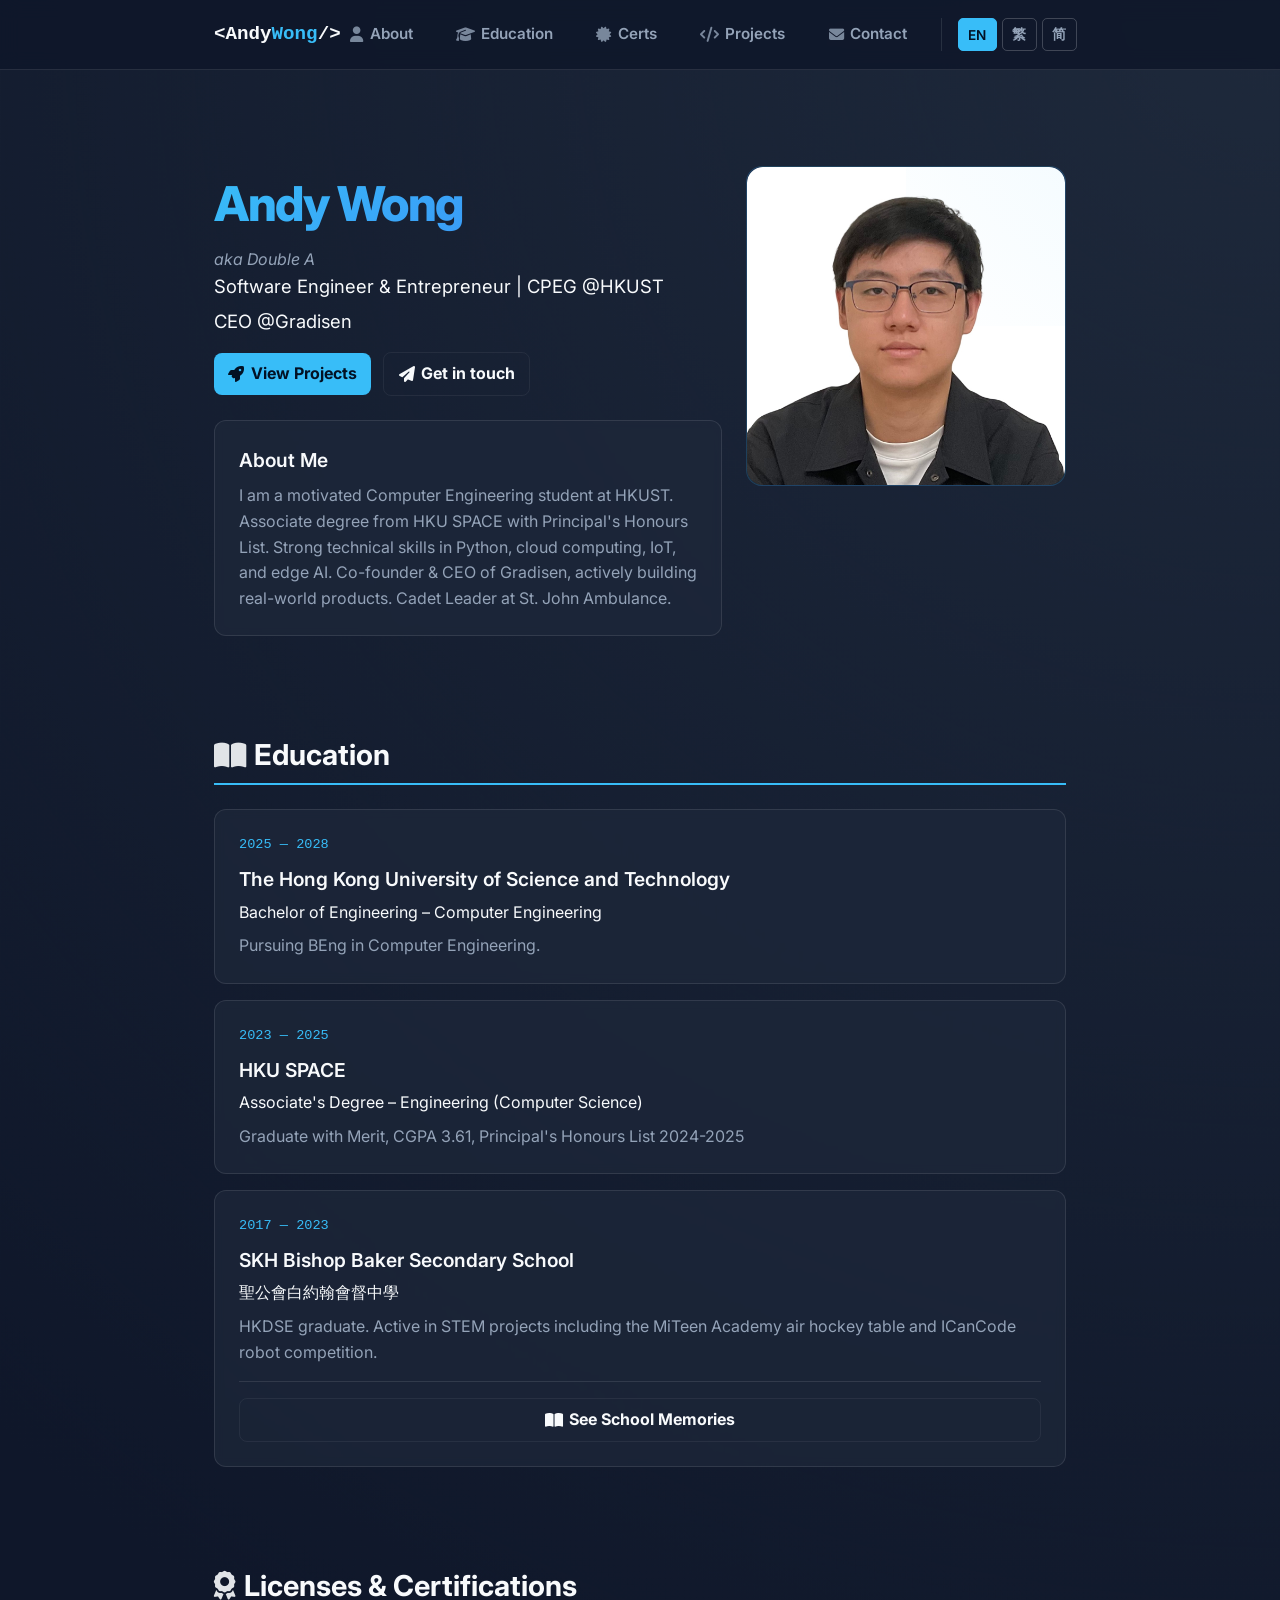
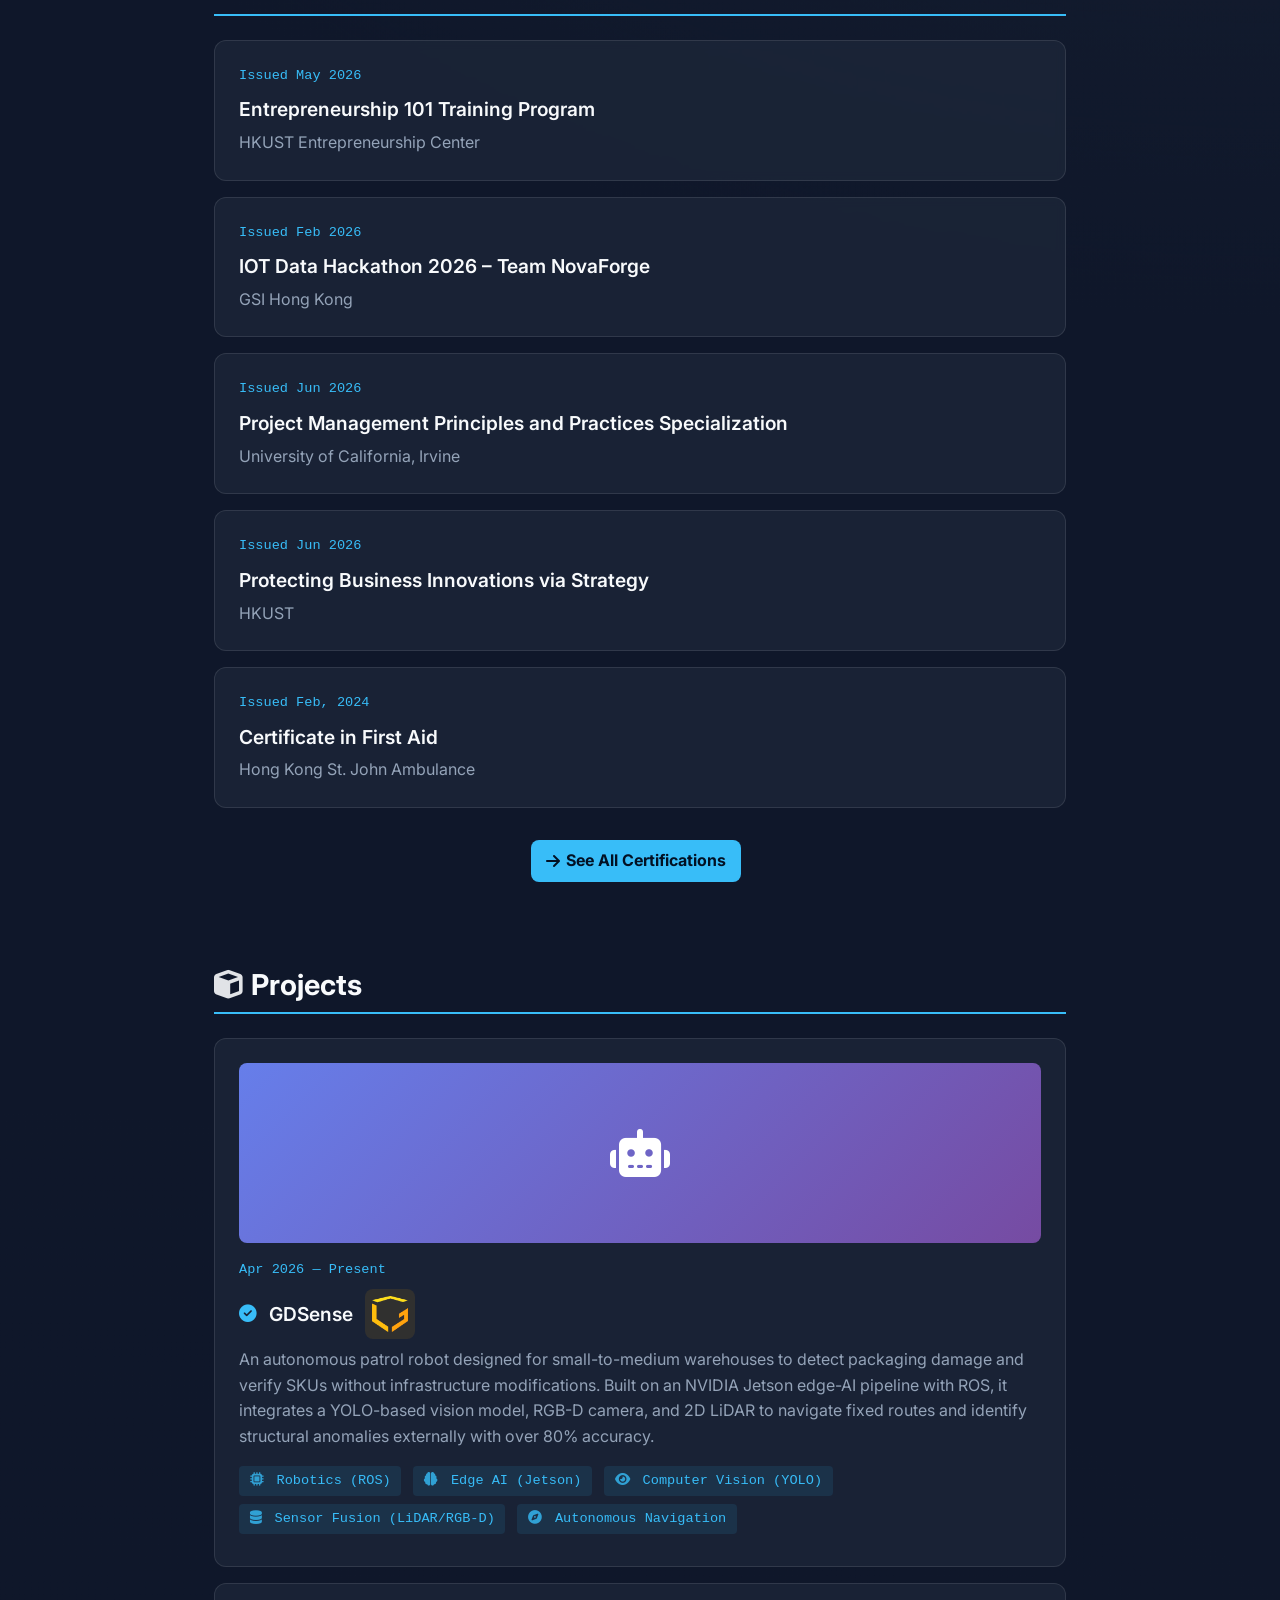
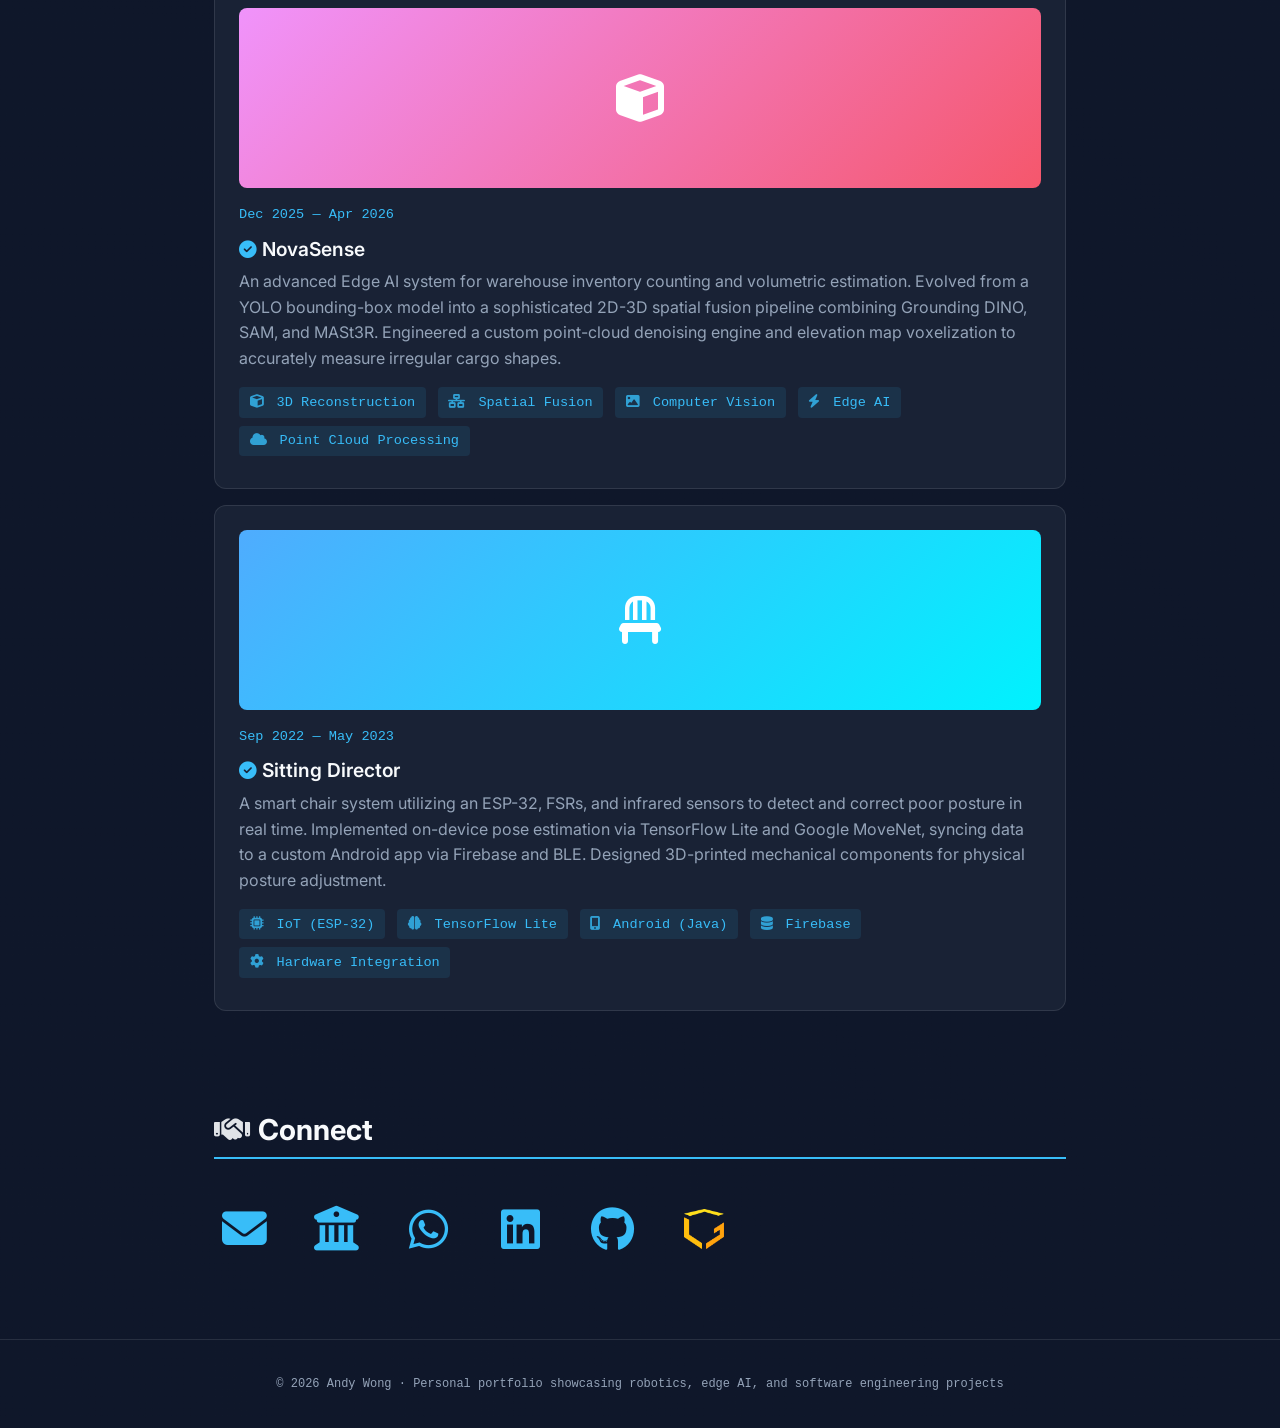
==== index.html @ 360540fa "update secondary life" ====
<!DOCTYPE html>
<html lang="en" style="scroll-behavior: smooth;">
<head>
  <meta charset="UTF-8">
  <meta name="viewport" content="width=device-width, initial-scale=1.0">
  <meta name="description" content="Andy Wong (黃修譽, AA, DoubleA0605) - Software Engineer & Entrepreneur. CEO of Gradisen. Specialized in robotics, edge AI, computer vision, and IoT. Creator of GDSense autonomous robot and NovaSense 3D inventory system. BEng Computer Engineering @HKUST.">
  <meta name="keywords" content="Andy Wong, Wong Sau Yu, AA, AA_65, DoubleA0605, 黃修譽, sywongca, sywongca@connect.ust.hk, Gradisen, GDSense, NovaSense, NovaForge, software engineer, robotics, edge AI, computer vision, IoT, Python, YOLO, ROS, Jetson, entrepreneur, Hong Kong, HKUST, CEO, autonomous robot, warehouse automation, 3D reconstruction, point cloud processing">
  <meta name="author" content="Andy Wong">
  <meta name="theme-color" content="#0f172a">
  <meta property="og:title" content="Andy Wong | Software Engineer & Entrepreneur">
  <meta property="og:description" content="Portfolio showcasing Gradisen, GDSense, NovaSense & NovaForge - innovative projects in robotics, edge AI, computer vision, 3D reconstruction, and warehouse automation.">
  <meta property="og:type" content="profile">
  <meta property="og:profile:first_name" content="Andy">
  <meta property="og:profile:last_name" content="Wong">
  <meta property="og:profile:username" content="DoubleA0605">
  <meta name="twitter:card" content="summary">
  <meta name="twitter:title" content="Andy Wong | Software Engineer & Entrepreneur">
  <meta name="twitter:description" content="Portfolio: Gradisen (CEO), GDSense (autonomous robot), NovaSense (3D inventory), NovaForge (IoT hackathon). Robotics, edge AI, computer vision expert.">
  <link rel="canonical" href="https://sywongca.student.ust.hk/">
  <link rel="icon" href="data:image/svg+xml,<svg xmlns='http://www.w3.org/2000/svg' viewBox='0 0 100 100'><text y='75' font-size='75' font-family='monospace' font-weight='bold' fill='%2338bdf8'>&lt;/&gt;</text></svg>">
  <title>Andy Wong | Software Engineer & Entrepreneur</title>
  <link rel="stylesheet" href="styles.css">
  <link href="https://fonts.googleapis.com/css2?family=Inter:wght@400;600;800&display=swap" rel="stylesheet">
  <link rel="stylesheet" href="https://cdnjs.cloudflare.com/ajax/libs/font-awesome/6.4.0/css/all.min.css">
  <script src="script.js" defer></script>
  
  <!-- JSON-LD Structured Data -->
  <script type="application/ld+json">
  {
    "@context": "https://schema.org",
    "@type": "Person",
    "name": "Andy Wong",
    "alternateName": [
      "Wong Sau Yu",
      "Double A",
      "AA",
      "AA_65",
      "DoubleA0605",
      "sywongca",
      "黃修譽",
      "Andy Wong 黃修譽",
      "黃修譽 Andy Wong", 
      "Sau Yu Wong",
      "黃修譽 Wong Sau Yu",
      "Wong Sau Yu 黃修譽",
    ],
    "url": "https://sywongca.student.ust.hk/",
    "email": ["andywong@gradisen.com", "sywongca@connect.ust.hk"],
    "telephone": "+852-5572-7280",
    "jobTitle": ["Software Engineer", "Entrepreneur", "CEO"],
    "affiliation": [
      {
        "@type": "Organization",
        "name": "Gradisen",
        "url": "https://gradisen.com"
      },
      {
        "@type": "EducationalOrganization",
        "name": "The Hong Kong University of Science and Technology",
        "alternateName": "HKUST"
      }
    ],
    "knowsAbout": [
      "Robotics",
      "Edge AI",
      "Computer Vision",
      "IoT",
      "Python",
      "Machine Learning",
      "ROS",
      "NVIDIA Jetson",
      "YOLO",
      "Point Cloud Processing",
      "3D Reconstruction",
      "Autonomous Navigation",
      "Sensor Fusion",
      "Warehouse Automation",
      "Gradisen",
      "GDSense",
      "NovaSense",
      "NovaForge"
    ],
    "sameAs": [
      "https://www.linkedin.com/in/sau-yu-wong-192387375",
      "https://github.com/DoubleA0605",
      "https://gradisen.com",
      "mailto:sywongca@connect.ust.hk"
    ],
    "description": "Software Engineer and Entrepreneur specializing in robotics, edge AI, computer vision, and IoT. CEO of Gradisen. Creator of GDSense autonomous patrol robot and NovaSense 3D inventory system. Also known as AA, Double A, DoubleA0605, Wong Sau Yu, and 黃修譽."
  }
  </script>

  <script type="application/ld+json">
  {
    "@context": "https://schema.org",
    "@type": "BreadcrumbList",
    "itemListElement": [
      {
        "@type": "ListItem",
        "position": 1,
        "name": "Home",
        "item": "https://sywongca.student.ust.hk/"
      },
      {
        "@type": "ListItem",
        "position": 2,
        "name": "About",
        "item": "https://sywongca.student.ust.hk/#about"
      },
      {
        "@type": "ListItem",
        "position": 3,
        "name": "Projects",
        "item": "https://sywongca.student.ust.hk/#projects"
      }
    ]
  }
  </script>

  <!-- Organization Schema for Gradisen -->
  <script type="application/ld+json">
  {
    "@context": "https://schema.org",
    "@type": "Organization",
    "name": "Gradisen",
    "url": "https://gradisen.com",
    "founder": {
      "@type": "Person",
      "name": "Andy Wong",
      "alternateName": ["Wong Sau Yu", "黃修譽", "DoubleA0605", "AA"]
    },
    "description": "Innovative robotics and edge AI solutions for warehouse automation",
    "knowsAbout": ["GDSense", "autonomous robots", "warehouse automation", "edge AI"]
  }
  </script>

  <!-- Software Application Schema for Projects -->
  <script type="application/ld+json">
  {
    "@context": "https://schema.org",
    "@type": "SoftwareApplication",
    "name": "GDSense",
    "description": "Autonomous patrol robot for warehouse package damage detection and SKU verification using edge AI and computer vision",
    "creator": {
      "@type": "Person",
      "name": "Andy Wong",
      "url": "https://sywongca.student.ust.hk"
    },
    "producer": {
      "@type": "Organization",
      "name": "Gradisen",
      "url": "https://gradisen.com"
    }
  }
  </script>

  <script type="application/ld+json">
  {
    "@context": "https://schema.org",
    "@type": "SoftwareApplication",
    "name": "NovaSense",
    "description": "Advanced edge AI system for warehouse inventory counting and volumetric estimation using 3D reconstruction and point cloud processing",
    "creator": {
      "@type": "Person",
      "name": "Andy Wong",
      "url": "https://sywongca.student.ust.hk"
    }
  }
  </script>

  <!-- WebSite Schema with Sitelinks Searchbox -->
  <script type="application/ld+json">
  {
    "@context": "https://schema.org",
    "@type": "WebSite",
    "name": "Andy Wong | Software Engineer & Entrepreneur",
    "alternateName": ["Andy Wong Portfolio", "DoubleA0605", "AA Portfolio"],
    "url": "https://sywongca.student.ust.hk/",
    "description": "Portfolio of Andy Wong (黃修譽, AA, DoubleA0605) - Software Engineer, Entrepreneur, and CEO of Gradisen. Specializing in robotics, edge AI, computer vision, and IoT.",
    "inLanguage": ["en", "zh-Hant", "zh-Hans"],
    "potentialAction": {
      "@type": "SearchAction",
      "target": {
        "@type": "EntryPoint",
        "urlTemplate": "https://sywongca.student.ust.hk/?s={search_term_string}"
      },
      "query-input": "required name=search_term_string"
    }
  }
  </script>

  <!-- FAQPage Schema for GEO - helps AI-powered search engines understand Q&A content -->
  <script type="application/ld+json">
  {
    "@context": "https://schema.org",
    "@type": "FAQPage",
    "mainEntity": [
      {
        "@type": "Question",
        "name": "Who is Andy Wong?",
        "acceptedAnswer": {
          "@type": "Answer",
          "text": "Andy Wong (also known as Wong Sau Yu, 黃修譽, Double A, AA, or DoubleA0605) is a Software Engineer and Entrepreneur based in Hong Kong. He is the CEO and Co-founder of Gradisen, a company specializing in robotics and edge AI solutions for warehouse automation. He is currently pursuing a BEng in Computer Engineering at HKUST."
        }
      },
      {
        "@type": "Question",
        "name": "What is Gradisen?",
        "acceptedAnswer": {
          "@type": "Answer",
          "text": "Gradisen is an innovative robotics and edge AI company founded by Andy Wong that develops autonomous solutions for warehouse automation. Its flagship product, GDSense, is an autonomous patrol robot that detects packaging damage and verifies SKUs using computer vision and sensor fusion technology."
        }
      },
      {
        "@type": "Question",
        "name": "What technologies does Andy Wong specialize in?",
        "acceptedAnswer": {
          "@type": "Answer",
          "text": "Andy Wong specializes in robotics (ROS), edge AI (NVIDIA Jetson), computer vision (YOLO, Grounding DINO, SAM), 3D reconstruction (MASt3R), point cloud processing, IoT (ESP-32), and full-stack development with Python. He also has expertise in autonomous navigation, sensor fusion (LiDAR/RGB-D), and warehouse automation systems."
        }
      },
      {
        "@type": "Question",
        "name": "What is GDSense?",
        "acceptedAnswer": {
          "@type": "Answer",
          "text": "GDSense is an autonomous patrol robot built by Andy Wong and Gradisen for small-to-medium warehouses. It uses an NVIDIA Jetson edge-AI pipeline with ROS, integrating a YOLO-based vision model, RGB-D camera, and 2D LiDAR to navigate fixed routes and detect packaging damage and verify SKUs with over 80% accuracy — all without requiring warehouse infrastructure modifications."
        }
      },
      {
        "@type": "Question",
        "name": "What projects has Andy Wong created?",
        "acceptedAnswer": {
          "@type": "Answer",
          "text": "Andy Wong has created several notable projects: GDSense (autonomous warehouse patrol robot), NovaSense (3D inventory counting system using edge AI and point cloud processing), and Sitting Director (smart posture-correcting chair with TensorFlow Lite and IoT). He also led Team NovaForge in the IOT Data Hackathon 2026."
        }
      }
    ]
  }
  </script>

  <!-- ProfilePage Schema -->
  <script type="application/ld+json">
  {
    "@context": "https://schema.org",
    "@type": "ProfilePage",
    "mainEntity": {
      "@type": "Person",
      "name": "Andy Wong",
      "alternateName": ["Wong Sau Yu", "Double A", "AA", "DoubleA0605", "sywongca", "黃修譽"],
      "url": "https://sywongca.student.ust.hk/",
      "image": "https://sywongca.student.ust.hk/images/personal_image.png",
      "jobTitle": ["Software Engineer", "Entrepreneur", "CEO"],
      "worksFor": {
        "@type": "Organization",
        "name": "Gradisen",
        "url": "https://gradisen.com"
      },
      "alumniOf": [
        {
          "@type": "CollegeOrUniversity",
          "name": "The Hong Kong University of Science and Technology",
          "alternateName": "HKUST"
        },
        {
          "@type": "CollegeOrUniversity",
          "name": "HKU SPACE"
        }
      ],
      "knowsAbout": [
        "Robotics",
        "Edge AI",
        "Computer Vision",
        "IoT",
        "Python",
        "ROS",
        "NVIDIA Jetson",
        "YOLO",
        "3D Reconstruction",
        "Point Cloud Processing",
        "Autonomous Navigation",
        "Sensor Fusion",
        "Warehouse Automation"
      ]
    }
  }
  </script>
</head>
<body>

  <nav class="navbar">
    <div class="container nav-inner">
      <a href="#" class="logo">&lt;Andy<span>Wong</span>/&gt;</a>
      <button class="nav-toggle" aria-expanded="false" aria-label="Toggle navigation">
        <span class="hamburger"></span>
      </button>
      <div class="nav-menu">
        <ul class="nav-links">
          <li><a href="#about"><i class="fas fa-user"></i> About</a></li>
          <li><a href="#education"><i class="fas fa-graduation-cap"></i> Education</a></li>
          <li><a href="#certifications"><i class="fas fa-certificate"></i> Certs</a></li>
          <li><a href="#projects"><i class="fas fa-code"></i> Projects</a></li>
          <li><a href="#contact"><i class="fas fa-envelope"></i> Contact</a></li>
        </ul>
        <div class="lang-switcher">
          <button class="lang-btn lang-active" data-lang="en">EN</button>
          <button class="lang-btn" data-lang="zh-TW">繁</button>
          <button class="lang-btn" data-lang="zh-CN">简</button>
        </div>
      </div>
    </div>
  </nav>

  <main class="container" itemscope itemtype="https://schema.org/ProfilePage">
    
    <section id="about" class="hero" style="margin-top: 4rem;" itemscope itemtype="https://schema.org/Person">
      <div class="hero-grid">
        <div class="hero-content">
          <h1 data-i18n="heroTitle" itemprop="name">Andy Wong</h1>
          <p class="aka" data-i18n="heroAka">aka Double A</p>
          <p class="lead" data-i18n="heroSubtitle"><span itemprop="jobTitle">Software Engineer</span> & <span itemprop="jobTitle">Entrepreneur</span> | CPEG @HKUST </p>
          <p class="lead" data-i18n="heroSubtitle2">CEO @<span itemprop="worksFor" itemscope itemtype="https://schema.org/Organization"><a href="https://gradisen.com" target="_blank" rel="noopener noreferrer" itemprop="url"><span itemprop="name">Gradisen</span></a></span></p>

          <div class="hero-cta" style="margin-top:1rem;">
            <a class="btn" href="#projects"><i class="fas fa-rocket"></i> <span data-i18n="viewProjects">View Projects</span></a>
            <a class="btn btn-ghost" href="#contact"><i class="fas fa-paper-plane"></i> <span data-i18n="getInTouch">Get in touch</span></a>
          </div>

          <div class="card" style="margin-top:1.5rem;">
            <h3 data-i18n="aboutMeTitle">About Me</h3>
            <p style="margin-top: 0.5rem;" data-i18n="aboutMeText" itemprop="description">
              I am a motivated Computer Engineering student at HKUST. Associate degree from HKU SPACE with Principal's Honours List. Strong technical skills in Python, cloud computing, IoT, and edge AI. Co-founder & CEO of Gradisen, actively building real-world products. Cadet Leader at St. John Ambulance.
            </p>
          </div>
        </div>
        <div class="hero-aside">
          <div class="hero-avatar highlight">
            <img src="images/personal_image.png" alt="Andy Wong (黃修譽) - Software Engineer & Entrepreneur" width="320" height="320" loading="eager" decoding="async" itemprop="image">
          </div>
        </div>
      </div>
    </section>

    <section id="education">
      <h2><i class="fas fa-book-open"></i> <span data-i18n="educationTitle">Education</span></h2>
      
      <div class="card" itemscope itemtype="https://schema.org/EducationalOccupationalProgram">
        <div class="card-meta"><time datetime="2025">2025</time> — <time datetime="2028">2028</time></div>
        <h3 itemprop="provider" itemscope itemtype="https://schema.org/CollegeOrUniversity"><span itemprop="name">The Hong Kong University of Science and Technology</span></h3>
        <p style="color: var(--text-main); margin-bottom: 0.5rem;" data-i18n="hkustDegree" itemprop="name">Bachelor of Engineering – Computer Engineering</p>
        <p data-i18n="hkustText">Pursuing BEng in Computer Engineering.</p>
      </div>

      <div class="card" itemscope itemtype="https://schema.org/EducationalOccupationalProgram">
        <div class="card-meta"><time datetime="2023">2023</time> — <time datetime="2025">2025</time></div>
        <h3 itemprop="provider" itemscope itemtype="https://schema.org/CollegeOrUniversity"><span itemprop="name">HKU SPACE</span></h3>
        <p style="color: var(--text-main); margin-bottom: 0.5rem;" data-i18n="hkuspaceDegree" itemprop="name">Associate's Degree – Engineering (Computer Science)</p>
        <p data-i18n="hkuspaceText"><strong>Graduate with Merit, CGPA 3.61, Principal's Honours List 2024-2025</strong> </p>
      </div>

      <div class="card" itemscope itemtype="https://schema.org/EducationalOccupationalProgram">
        <div class="card-meta"><time datetime="2017">2017</time> — <time datetime="2023">2023</time></div>
        <h3 itemprop="provider" itemscope itemtype="https://schema.org/School"><span itemprop="name">SKH Bishop Baker Secondary School</span></h3>
        <p style="color: var(--text-main); margin-bottom: 0.5rem;" data-i18n="skhbbssName" itemprop="name">聖公會白約翰會督中學</p>
        <p data-i18n="skhbbssText">HKDSE graduate. Active in STEM projects including the MiTeen Academy air hockey table and ICanCode robot competition.</p>
        <div style="margin-top: 1rem; padding-top: 1rem; border-top: 1px solid var(--border-color);">
          <a href="secondary-school.html" class="btn btn-ghost" style="width: 100%; text-align: center; justify-content: center;">
            <i class="fas fa-book-open"></i> <span data-i18n="seeSchoolMemories">See School Memories</span>
          </a>
        </div>
      </div>
    </section>

    <section id="certifications">
      <h2><i class="fas fa-award"></i> <span data-i18n="certificationsTitle">Licenses & Certifications</span></h2>
      
      <div class="card">
        <div class="card-meta">Issued May 2026</div>
        <h3>Entrepreneurship 101 Training Program</h3>
        <p>HKUST Entrepreneurship Center</p>
      </div>

      <div class="card">
        <div class="card-meta">Issued Feb 2026</div>
        <h3>IOT Data Hackathon 2026 – Team NovaForge</h3>
        <p>GSI Hong Kong</p>
      </div>

      <div class="card">
        <div class="card-meta">Issued Jun 2026</div>
        <h3>Project Management Principles and Practices Specialization</h3>
        <p>University of California, Irvine</p>
      </div>

      <div class="card">
        <div class="card-meta">Issued Jun 2026</div>
        <h3>Protecting Business Innovations via Strategy</h3>
        <p>HKUST</p>
      </div>

      <div class="card">
        <div class="card-meta">Issued Feb, 2024</div>
        <h3>Certificate in First Aid</h3>
        <p>Hong Kong St. John Ambulance</p>
      </div>

      <div style="text-align: center; margin-top: 2rem;">
        <a href="certifications.html" class="btn"><i class="fas fa-arrow-right"></i> <span data-i18n="seeAllCertifications">See All Certifications</span></a>
      </div>
    </section>

    <section id="projects">
      <h2><i class="fas fa-cube"></i> <span data-i18n="projectsTitle">Projects</span></h2>

      <div class="card project-card" itemscope itemtype="https://schema.org/SoftwareApplication">
        <div class="project-image" style="background: linear-gradient(135deg, #667eea 0%, #764ba2 100%); display: flex; align-items: center; justify-content: center; font-size: 3rem; color: white; min-height: 180px; border-radius: 8px; margin-bottom: 1rem;">
          <i class="fas fa-robot"></i>
        </div>
        <div class="card-meta"><time datetime="2026-04">Apr 2026</time> — Present</div>
        <h3 style="display: flex; align-items: center; flex-wrap: wrap; gap: 12px;">
          <i class="fas fa-check-circle" style="color: var(--accent-primary); font-size: 1.1rem;"></i> <span itemprop="name">GDSense</span>
          <a href="https://gradisen.com" target="_blank" rel="noopener noreferrer" class="btn-gradisen" title="Visit Gradisen">
            <img src="images/gradisen-logo.png" alt="Gradisen" class="gradisen-logo" loading="lazy" decoding="async">
          </a>
        </h3>
        <p style="margin-bottom: 1rem; margin-top: 0.5rem;" data-i18n="gdSenseDesc" itemprop="description">
          An autonomous patrol robot designed for small-to-medium warehouses to detect packaging damage and verify SKUs without infrastructure modifications. Built on an NVIDIA Jetson edge-AI pipeline with ROS, it integrates a YOLO-based vision model, RGB-D camera, and 2D LiDAR to navigate fixed routes and identify structural anomalies externally with over 80% accuracy.
        </p>
        <div>
          <span class="tech-tag"><i class="fas fa-microchip"></i> Robotics (ROS)</span>
          <span class="tech-tag"><i class="fas fa-brain"></i> Edge AI (Jetson)</span>
          <span class="tech-tag"><i class="fas fa-eye"></i> Computer Vision (YOLO)</span>
          <span class="tech-tag"><i class="fas fa-database"></i> Sensor Fusion (LiDAR/RGB-D)</span>
          <span class="tech-tag"><i class="fas fa-compass"></i> Autonomous Navigation</span>
        </div>
      </div>

      <div class="card project-card" itemscope itemtype="https://schema.org/SoftwareApplication">
        <div class="project-image" style="background: linear-gradient(135deg, #f093fb 0%, #f5576c 100%); display: flex; align-items: center; justify-content: center; font-size: 3rem; color: white; min-height: 180px; border-radius: 8px; margin-bottom: 1rem;">
          <i class="fas fa-cube"></i>
        </div>
        <div class="card-meta"><time datetime="2025-12">Dec 2025</time> — <time datetime="2026-04">Apr 2026</time></div>
        <h3><i class="fas fa-check-circle" style="color: var(--accent-primary); font-size: 1.1rem;"></i> <span itemprop="name">NovaSense</span></h3>
        <p style="margin-bottom: 1rem;" data-i18n="novaSenseDesc" itemprop="description">
          An advanced Edge AI system for warehouse inventory counting and volumetric estimation. Evolved from a YOLO bounding-box model into a sophisticated 2D-3D spatial fusion pipeline combining Grounding DINO, SAM, and MASt3R. Engineered a custom point-cloud denoising engine and elevation map voxelization to accurately measure irregular cargo shapes.
        </p>
        <div>
          <span class="tech-tag"><i class="fas fa-cube"></i> 3D Reconstruction</span>
          <span class="tech-tag"><i class="fas fa-network-wired"></i> Spatial Fusion</span>
          <span class="tech-tag"><i class="fas fa-image"></i> Computer Vision</span>
          <span class="tech-tag"><i class="fas fa-bolt"></i> Edge AI</span>
          <span class="tech-tag"><i class="fas fa-cloud"></i> Point Cloud Processing</span>
        </div>
      </div>

      <div class="card project-card" itemscope itemtype="https://schema.org/SoftwareApplication">
        <div class="project-image" style="background: linear-gradient(135deg, #4facfe 0%, #00f2fe 100%); display: flex; align-items: center; justify-content: center; font-size: 3rem; color: white; min-height: 180px; border-radius: 8px; margin-bottom: 1rem;">
          <i class="fas fa-chair"></i>
        </div>
        <div class="card-meta"><time datetime="2022-09">Sep 2022</time> — <time datetime="2023-05">May 2023</time></div>
        <h3><i class="fas fa-check-circle" style="color: var(--accent-primary); font-size: 1.1rem;"></i> <span itemprop="name">Sitting Director</span></h3>
        <p style="margin-bottom: 1rem;" data-i18n="sittingDirectorDesc" itemprop="description">
          A smart chair system utilizing an ESP-32, FSRs, and infrared sensors to detect and correct poor posture in real time. Implemented on-device pose estimation via TensorFlow Lite and Google MoveNet, syncing data to a custom Android app via Firebase and BLE. Designed 3D-printed mechanical components for physical posture adjustment.
        </p>
        <div>
          <span class="tech-tag"><i class="fas fa-microchip"></i> IoT (ESP-32)</span>
          <span class="tech-tag"><i class="fas fa-brain"></i> TensorFlow Lite</span>
          <span class="tech-tag"><i class="fas fa-mobile-alt"></i> Android (Java)</span>
          <span class="tech-tag"><i class="fas fa-database"></i> Firebase</span>
          <span class="tech-tag"><i class="fas fa-cog"></i> Hardware Integration</span>
        </div>
      </div>
    </section>

    <section id="contact">
      <h2><i class="fas fa-handshake"></i> <span data-i18n="contactTitle">Connect</span></h2>
      <div class="contact-icons" itemscope itemtype="https://schema.org/ContactPoint">
        <meta itemprop="contactType" content="Professional contact">
        <a href="mailto:andywong@gradisen.com" class="icon-link" title="Email" itemprop="email">
          <i class="fas fa-envelope"></i>
          <span class="sr-only">Email Andy Wong</span>
        </a>

        <a href="mailto:sywongca@connect.ust.hk" class="icon-link" title="HKUST Email">
          <i class="fas fa-building-columns"></i>
          <span class="sr-only">HKUST Email: sywongca@connect.ust.hk</span>
        </a>
        
        <a href="https://wa.me/85255727280" target="_blank" rel="noopener noreferrer" class="icon-link" title="WhatsApp">
          <i class="fab fa-whatsapp"></i>
          <span class="sr-only">WhatsApp Andy Wong</span>
        </a>
        
        <a href="https://www.linkedin.com/in/sau-yu-wong-192387375" target="_blank" rel="noopener noreferrer" class="icon-link" title="LinkedIn" itemprop="sameAs">
          <i class="fab fa-linkedin"></i>
          <span class="sr-only">LinkedIn Profile</span>
        </a>
        
        <a href="https://github.com/DoubleA0605" target="_blank" rel="noopener noreferrer" class="icon-link" title="GitHub" itemprop="sameAs">
          <i class="fab fa-github"></i>
          <span class="sr-only">GitHub Profile</span>
        </a>

        <a href="https://gradisen.com" target="_blank" rel="noopener noreferrer" class="icon-link" title="Gradisen">
          <img src="images/gradisen-logo.png" alt="Gradisen" class="gradisen-logo-icon" loading="lazy" decoding="async">
          <span class="sr-only">Gradisen Website</span>
        </a>
      </div>
    </section>

  </main>

  <footer itemscope itemtype="https://schema.org/WPFooter">
    <div class="container">
      <small>© <time datetime="2026">2026</time> <span itemprop="copyrightHolder">Andy Wong</span> · <span itemprop="description">Personal portfolio showcasing robotics, edge AI, and software engineering projects</span></small>
    </div>
  </footer>

</body>
</html>
---- styles.css ----
/* ---------------------------------
    GLOBAL & RESET (IT DARK THEME)
--------------------------------- */
:root {
  --bg-dark: #0f172a;
  --bg-card: rgba(30, 41, 59, 0.7);
  --text-main: #f8fafc;
  --text-muted: #94a3b8;
  --accent-primary: #38bdf8;
  --accent-secondary: #3b82f6;
  --border-color: rgba(255, 255, 255, 0.1);
}

* {
  margin: 0;
  padding: 0;
  box-sizing: border-box;
}

body {
  font-family: 'Inter', system-ui, -apple-system, sans-serif;
  background: var(--bg-dark);
  background-image: radial-gradient(circle at top right, #1e293b, transparent 40%),
                    radial-gradient(circle at bottom left, #0f172a, transparent 40%);
  color: var(--text-main);
  line-height: 1.6;
  min-height: 100vh;
  overflow-x: hidden;
}

.container {
  max-width: 900px;
  margin: 0 auto;
  padding: 0 24px;
}

/* ---------------------------------
    TYPOGRAPHY
--------------------------------- */
h1 {
  font-size: 3rem;
  font-weight: 800;
  letter-spacing: -0.03em;
  background: linear-gradient(135deg, var(--accent-primary), var(--accent-secondary));
  -webkit-background-clip: text;
  background-clip: text;
  color: transparent;
  margin-bottom: 0.5rem;
}

h2 {
  font-size: 1.8rem;
  font-weight: 700;
  margin: 3rem 0 1.5rem;
  display: inline-block;
  border-bottom: 2px solid var(--accent-primary);
  padding-bottom: 0.3rem;
  transition: all 0.3s ease;
  display: flex;
  align-items: center;
  gap: 0.5rem;
}

h2 i {
  opacity: 0.9;
  transition: all 0.3s ease;
}

section:hover h2 i {
  transform: rotate(10deg) scale(1.1);
  opacity: 1;
}

h3 {
  font-size: 1.2rem;
  font-weight: 600;
  color: var(--text-main);
  margin-bottom: 0.3rem;
}

p {
  color: var(--text-muted);
}

.tech-tag {
  font-family: 'Courier New', Courier, monospace;
  font-size: 0.85rem;
  color: var(--accent-primary);
  background: rgba(56, 189, 248, 0.1);
  padding: 0.2rem 0.6rem;
  border-radius: 4px;
  display: inline-block;
  margin-right: 0.5rem;
  margin-bottom: 0.5rem;
  transition: all 0.3s ease;
  border: 1px solid transparent;
}

.tech-tag:hover {
  background: rgba(56, 189, 248, 0.2);
  border-color: var(--accent-primary);
  transform: translateY(-2px);
}

.tech-tag i {
  margin-right: 0.3rem;
  opacity: 0.8;
}

/* ---------------------------------
    NAVBAR
--------------------------------- */
.navbar {
  background: rgba(15, 23, 42, 0.85);
  backdrop-filter: blur(10px);
  border-bottom: 1px solid var(--border-color);
  position: sticky;
  top: 0;
  z-index: 100;
}

.navbar .container {
  display: flex;
  justify-content: space-between;
  align-items: center;
  padding: 1rem 24px;
}

.logo {
  font-weight: 700;
  font-size: 1.2rem;
  color: var(--text-main);
  text-decoration: none;
  font-family: 'Courier New', Courier, monospace;
}

.logo span {
  color: var(--accent-primary);
}

.nav-links {
  display: flex;
  gap: 1.5rem;
  list-style: none;
}

.nav-links a {
  text-decoration: none;
  color: var(--text-muted);
  font-weight: 500;
  font-size: 0.95rem;
  transition: color 0.3s;
}

.nav-links a:hover {
  color: var(--accent-primary);
}

/* ---------------------------------
    CARDS & SECTIONS
--------------------------------- */
section {
  padding-top: 2rem;
}

.card {
  background: var(--bg-card);
  border: 1px solid var(--border-color);
  border-radius: 12px;
  padding: 1.5rem;
  margin-bottom: 1rem;
  backdrop-filter: blur(5px);
  transition: all 0.3s cubic-bezier(0.4, 0, 0.2, 1);
  position: relative;
  overflow: hidden;
}

.card::before {
  content: '';
  position: absolute;
  top: -50%;
  right: -50%;
  width: 200%;
  height: 200%;
  background: radial-gradient(circle, rgba(56, 189, 248, 0.1) 0%, transparent 70%);
  transition: all 0.6s ease;
  opacity: 0;
  pointer-events: none;
  z-index: 0;
}

.card > * {
  position: relative;
  z-index: 1;
}

.card:hover {
  transform: translateY(-6px);
  border-color: var(--accent-secondary);
  box-shadow: 0 20px 40px -15px rgba(59, 130, 246, 0.4);
}

/* Cards with clickable buttons inside — override overflow */
.card .btn {
  position: relative;
  z-index: 1;
}

.card:has(.btn) {
  overflow: visible;
}

.card-meta {
  font-size: 0.85rem;
  color: var(--accent-primary);
  margin-bottom: 0.5rem;
  font-family: 'Courier New', Courier, monospace;
}

.contact-grid {
  display: grid;
  grid-template-columns: repeat(auto-fit, minmax(250px, 1fr));
  gap: 1rem;
}

/* Icon-only contact links */
.contact-icons {
  display: flex;
  gap: 2rem;
  justify-content: flex-start;
  flex-wrap: wrap;
  margin-top: 1.5rem;
  padding: 1rem 0;
}

.icon-link {
  font-size: 2.8rem;
  color: var(--accent-primary);
  text-decoration: none;
  display: inline-flex;
  align-items: center;
  justify-content: center;
  width: 60px;
  height: 60px;
  border-radius: 12px;
  background: transparent;
  border: 2px solid transparent;
  transition: all 0.3s cubic-bezier(0.4, 0, 0.2, 1);
  position: relative;
  overflow: hidden;
}

.icon-link::before {
  content: '';
  position: absolute;
  top: -50%;
  left: -50%;
  width: 200%;
  height: 200%;
  background: radial-gradient(circle, rgba(56, 189, 248, 0.2), transparent);
  transition: all 0.6s ease;
  opacity: 0;
}

.icon-link:hover {
  color: var(--accent-secondary);
  background: rgba(56, 189, 248, 0.1);
  border-color: var(--accent-primary);
  transform: translateY(-6px) scale(1.12);
  box-shadow: 0 12px 24px rgba(56, 189, 248, 0.2);
}

.icon-link:hover::before {
  opacity: 1;
  top: -20%;
  left: -20%;
}

/* Gradisen Logo Button */
.btn-gradisen {
  display: inline-flex;
  align-items: center;
  justify-content: center;
  width: 50px;
  height: 50px;
  border-radius: 8px;
  background: rgba(255, 165, 0, 0.1);
  border: 2px solid transparent;
  text-decoration: none;
  cursor: pointer;
  transition: all 0.3s cubic-bezier(0.4, 0, 0.2, 1);
  position: relative;
  overflow: hidden;
}

.btn-gradisen::before {
  content: '';
  position: absolute;
  top: -50%;
  left: -50%;
  width: 200%;
  height: 200%;
  background: radial-gradient(circle, rgba(255, 165, 0, 0.3), transparent);
  transition: all 0.6s ease;
  opacity: 0;
}

.btn-gradisen:hover {
  background: rgba(255, 165, 0, 0.2);
  border-color: #FFA500;
  transform: translateY(-4px) scale(1.1);
  box-shadow: 0 12px 24px rgba(255, 165, 0, 0.25);
}

.btn-gradisen:hover::before {
  opacity: 1;
  top: -20%;
  left: -20%;
}

.gradisen-logo {
  width: 36px;
  height: 36px;
  filter: brightness(1.2);
  transition: all 0.3s ease;
}

.btn-gradisen:hover .gradisen-logo {
  filter: brightness(1.4) drop-shadow(0 0 8px rgba(255, 165, 0, 0.5));
}

.gradisen-logo-icon {
  width: 40px;
  height: 40px;
  filter: brightness(1.2);
  transition: all 0.3s ease;
}

.icon-link:has(.gradisen-logo-icon):hover .gradisen-logo-icon {
  filter: brightness(1.4) drop-shadow(0 0 8px rgba(255, 165, 0, 0.5));
}



.contact-icon {
  font-size: 2.5rem;
  color: var(--accent-primary);
  margin-bottom: 0.5rem;
  display: block;
  transition: all 0.3s ease;
}

.contact-card:hover .contact-icon {
  transform: translateY(-8px) scale(1.15);
  color: var(--accent-secondary);
  filter: drop-shadow(0 8px 12px rgba(56, 189, 248, 0.4));
}

/* School Memories Page */
.school-logo-placeholder {
  opacity: 0.7;
}

blockquote p {
  margin-bottom: 0.5rem;
}

blockquote p:last-child {
  margin-bottom: 0;
}

/* Utility buttons */
.btn {
  display: inline-block;
  background: var(--accent-primary);
  color: #021124;
  padding: 0.5rem 0.9rem;
  border-radius: 8px;
  font-weight: 700;
  text-decoration: none;
  margin-right: 0.5rem;
  transition: all 0.3s cubic-bezier(0.4, 0, 0.2, 1);
  position: relative;
  overflow: hidden;
  display: inline-flex;
  align-items: center;
  gap: 0.4rem;
}

.btn::before {
  content: '';
  position: absolute;
  top: 50%;
  left: 50%;
  width: 0;
  height: 0;
  border-radius: 50%;
  background: rgba(255, 255, 255, 0.2);
  transform: translate(-50%, -50%);
  transition: width 0.6s, height 0.6s;
  pointer-events: none;
  z-index: 0;
}

.btn i, .btn span {
  position: relative;
  z-index: 1;
}

.btn:hover {
  transform: translateY(-3px);
  box-shadow: 0 12px 24px rgba(56,189,248,0.3);
}

.btn:hover::before {
  width: 300px;
  height: 300px;
}

.btn-ghost { 
  background: transparent; 
  color: var(--text-main); 
  border: 1px solid rgba(255,255,255,0.06);
}

.btn-ghost:hover {
  background: rgba(56, 189, 248, 0.1);
  border-color: var(--accent-primary);
}

/* NAV - mobile toggle */
.nav-inner { align-items: center; }
.nav-toggle { display: none; background: transparent; border: none; cursor: pointer; padding: 8px; }
.hamburger { width: 22px; height: 2px; background: var(--text-main); display: inline-block; position: relative; }
.hamburger::before, .hamburger::after { content: ''; position: absolute; left: 0; width: 22px; height: 2px; background: var(--text-main); transition: transform 0.18s ease; }
.hamburger::before { top: -7px; }
.hamburger::after { top: 7px; }
.nav-menu { display: flex; }
.nav-links { display: flex; gap: 1.5rem; list-style: none; }
.nav-links a {
  text-decoration: none;
  color: var(--text-muted);
  font-weight: 600;
  transition: all 0.3s ease;
  display: inline-flex;
  align-items: center;
  gap: 0.4rem;
  padding: 0.4rem 0.6rem;
  border-radius: 6px;
}

.nav-links a i {
  font-size: 0.95rem;
  opacity: 0.8;
  transition: all 0.3s ease;
}
.nav-links a.active, .nav-links a:hover { color: var(--accent-primary); }

/* HERO */
.lead { font-size: 1.15rem; color: var(--text-main); margin-bottom: 0.3rem; }
.mono { font-family: 'Courier New', monospace; }
.small { font-size: 0.9rem; color: var(--text-muted); }
.accent { color: #4ade80; }
.aka { font-size: 1rem; color: var(--text-muted); margin-top: -0.25rem; font-style: italic; }
.hero-grid { display: grid; grid-template-columns: 1fr 320px; gap: 1.5rem; align-items: start; }
.hero-aside {
  display: flex;
  justify-content: center;
}
.hero-avatar {
  border-radius: 16px;
  overflow: hidden;
  line-height: 0;
}
.hero-avatar img {
  display: block;
  width: 100%;
  height: auto;
  border-radius: 16px;
  object-fit: cover;
  aspect-ratio: 1 / 1;
}
.hero-aside .highlight {
  background: linear-gradient(180deg, rgba(59,130,246,0.12), rgba(56,189,248,0.05));
  border: 1px solid rgba(56,189,248,0.15);
  position: relative;
  overflow: hidden;
}

.hero-aside .highlight::after {
  content: '';
  position: absolute;
  top: -50%;
  right: -50%;
  width: 100%;
  height: 100%;
  background: radial-gradient(circle at top right, rgba(56, 189, 248, 0.1), transparent);
  animation: shimmer 3s ease-in-out infinite;
}

@keyframes shimmer {
  0%, 100% { transform: translate(0, 0); opacity: 0.5; }
  50% { transform: translate(30px, 30px); opacity: 1; }
}

/* ---------------------------------
    CERTIFICATION SKILLS & SEARCH
--------------------------------- */
.skill-tag {
  display: inline-block;
  background: rgba(56, 189, 248, 0.15);
  color: #38bdf8;
  padding: 0.3rem 0.8rem;
  border-radius: 20px;
  font-size: 0.8rem;
  font-weight: 500;
  border: 1px solid rgba(56, 189, 248, 0.3);
  transition: all 0.3s ease;
}

.skill-tag:hover {
  background: rgba(56, 189, 248, 0.25);
  border-color: rgba(56, 189, 248, 0.6);
}

.cert-search-input {
  transition: all 0.3s ease;
  font-family: 'Inter', system-ui, -apple-system, sans-serif;
}

.cert-search-input:focus {
  outline: none;
  border-color: var(--accent-primary) !important;
  box-shadow: 0 0 0 3px rgba(56, 189, 248, 0.1);
  background-color: rgba(30, 41, 59, 0.95) !important;
}

.cert-card {
  transition: all 0.3s ease;
}

.cert-card.hidden {
  display: none;
}

.cert-card:hover {
  transform: translateY(-2px);
  border-color: rgba(56, 189, 248, 0.4);
}

/* Project Cards */
.project-card {
  animation: fadeInUp 0.6s ease-out forwards;
}

.project-card:nth-child(1) { animation-delay: 0.1s; }
.project-card:nth-child(2) { animation-delay: 0.2s; }
.project-card:nth-child(3) { animation-delay: 0.3s; }

@keyframes fadeInUp {
  from {
    opacity: 0;
    transform: translateY(20px);
  }
  to {
    opacity: 1;
    transform: translateY(0);
  }
}

.project-image {
  animation: gradientShift 3s ease infinite;
  background-size: 200% 200%;
}

@keyframes gradientShift {
  0% { background-position: 0% 50%; }
  50% { background-position: 100% 50%; }
  100% { background-position: 0% 50%; }
}

/* ---------------------------------
    FOOTER
--------------------------------- */
footer {
  text-align: center;
  padding: 2rem 0;
  margin-top: 4rem;
  border-top: 1px solid var(--border-color);
  color: var(--text-muted);
  font-size: 0.9rem;
  font-family: 'Courier New', Courier, monospace;
}

/* ---------------------------------
    LANGUAGE SWITCHER
--------------------------------- */
.nav-menu {
  display: flex;
  align-items: center;
  gap: 1.5rem;
}

.lang-switcher {
  display: flex;
  gap: 0.3rem;
  padding-left: 1rem;
  border-left: 1px solid var(--border-color);
}

.lang-btn {
  background: transparent;
  border: 1px solid rgba(255, 255, 255, 0.2);
  color: var(--text-muted);
  padding: 0.4rem 0.6rem;
  border-radius: 5px;
  font-size: 0.85rem;
  font-weight: 600;
  cursor: pointer;
  transition: all 0.3s ease;
  font-family: 'Inter', system-ui, -apple-system, sans-serif;
}

.lang-btn:hover {
  border-color: var(--accent-primary);
  color: var(--accent-primary);
}

.lang-btn.lang-active {
  background: var(--accent-primary);
  color: #021124;
  border-color: var(--accent-primary);
}

/* ---------------------------------
    RESPONSIVE
--------------------------------- */
@media (max-width: 600px) {
  h1 { font-size: 2.2rem; }
  .nav-toggle { display: inline-flex; }
  .nav-menu { position: absolute; right: 24px; top: 64px; background: rgba(6,10,20,0.6); border-radius: 10px; padding: 12px; display: none; flex-direction: column; gap: 1rem; }
  .nav-menu.open { display: flex; }
  .nav-links { display: flex; flex-direction: column; gap: 0.6rem; }
  .lang-switcher { padding-left: 0; border-left: none; }
  .hero-grid { grid-template-columns: 1fr; }
  .hero-aside { order: -1; position: static; max-width: 240px; margin: 0 auto 1rem; }
  .projects-grid { grid-template-columns: 1fr; }
}

/* ---------------------------------
    ACCESSIBILITY
--------------------------------- */
/* Screen-reader-only text (for SEO and a11y) */
.sr-only {
  position: absolute;
  width: 1px;
  height: 1px;
  padding: 0;
  margin: -1px;
  overflow: hidden;
  clip: rect(0, 0, 0, 0);
  white-space: nowrap;
  border: 0;
}

/* Visible focus ring for keyboard navigation */
a:focus-visible,
button:focus-visible,
input:focus-visible {
  outline: 2px solid var(--accent-primary);
  outline-offset: 2px;
  border-radius: 4px;
}

/* Skip to main content link (hidden until focused) */
.skip-link {
  position: absolute;
  top: -100%;
  left: 16px;
  background: var(--accent-primary);
  color: #021124;
  padding: 0.5rem 1rem;
  border-radius: 0 0 8px 8px;
  font-weight: 700;
  font-size: 0.9rem;
  z-index: 200;
  text-decoration: none;
  transition: top 0.2s ease;
}

.skip-link:focus {
  top: 0;
}

/* Breadcrumb navigation */
nav[aria-label="Breadcrumb"] a {
  text-decoration: none;
}

nav[aria-label="Breadcrumb"] a:hover {
  text-decoration: underline;
}

/* ---------------------------------
    PREFERS-REDUCED-MOTION
--------------------------------- */
@media (prefers-reduced-motion: reduce) {
  *,
  *::before,
  *::after {
    animation-duration: 0.01ms !important;
    animation-iteration-count: 1 !important;
    transition-duration: 0.01ms !important;
    scroll-behavior: auto !important;
  }
}

/* ---------------------------------
    PRINT STYLES (SEO: makes content crawlable in print format)
--------------------------------- */
@media print {
  /* Dark theme to light for print */
  body {
    background: #fff !important;
    background-image: none !important;
    color: #000 !important;
    font-size: 12pt;
  }

  /* Hide non-essential elements */
  .navbar,
  .nav-toggle,
  .lang-switcher,
  footer,
  .hero-cta,
  .btn,
  .contact-icons,
  .cert-search-input,
  .cert-filter-info,
  nav[aria-label="Breadcrumb"] {
    display: none !important;
  }

  /* Ensure links are visible */
  a {
    color: #000 !important;
    text-decoration: underline;
  }

  /* Remove backgrounds and shadows */
  .card,
  .card::before,
  .hero-avatar.highlight,
  .hero-aside .highlight::after {
    background: none !important;
    border: 1px solid #ccc !important;
    box-shadow: none !important;
    backdrop-filter: none !important;
  }

  .card:hover {
    transform: none !important;
    box-shadow: none !important;
  }

  /* Typography adjustments */
  h1 {
    background: none !important;
    -webkit-background-clip: unset !important;
    background-clip: unset !important;
    color: #000 !important;
    font-size: 24pt;
  }

  h2 {
    border-bottom-color: #000 !important;
  }

  h3, p, .card-meta {
    color: #000 !important;
  }

  .tech-tag, .skill-tag {
    background: #f0f0f0 !important;
    color: #000 !important;
    border: 1px solid #999 !important;
  }

  /* Show full URLs after links */
  a[href^="http"]::after {
    content: " (" attr(href) ")";
    font-size: 0.8em;
    color: #666;
  }

  a[href^="mailto"]::after {
    content: " (" attr(href) ")";
    font-size: 0.8em;
  }

  /* Keep images contained */
  img {
    max-width: 100% !important;
    page-break-inside: avoid;
  }

  /* Avoid page breaks inside cards */
  .card {
    page-break-inside: avoid;
    break-inside: avoid;
  }

  section {
    page-break-before: auto;
  }

  .container {
    max-width: 100%;
    padding: 0;
  }
}
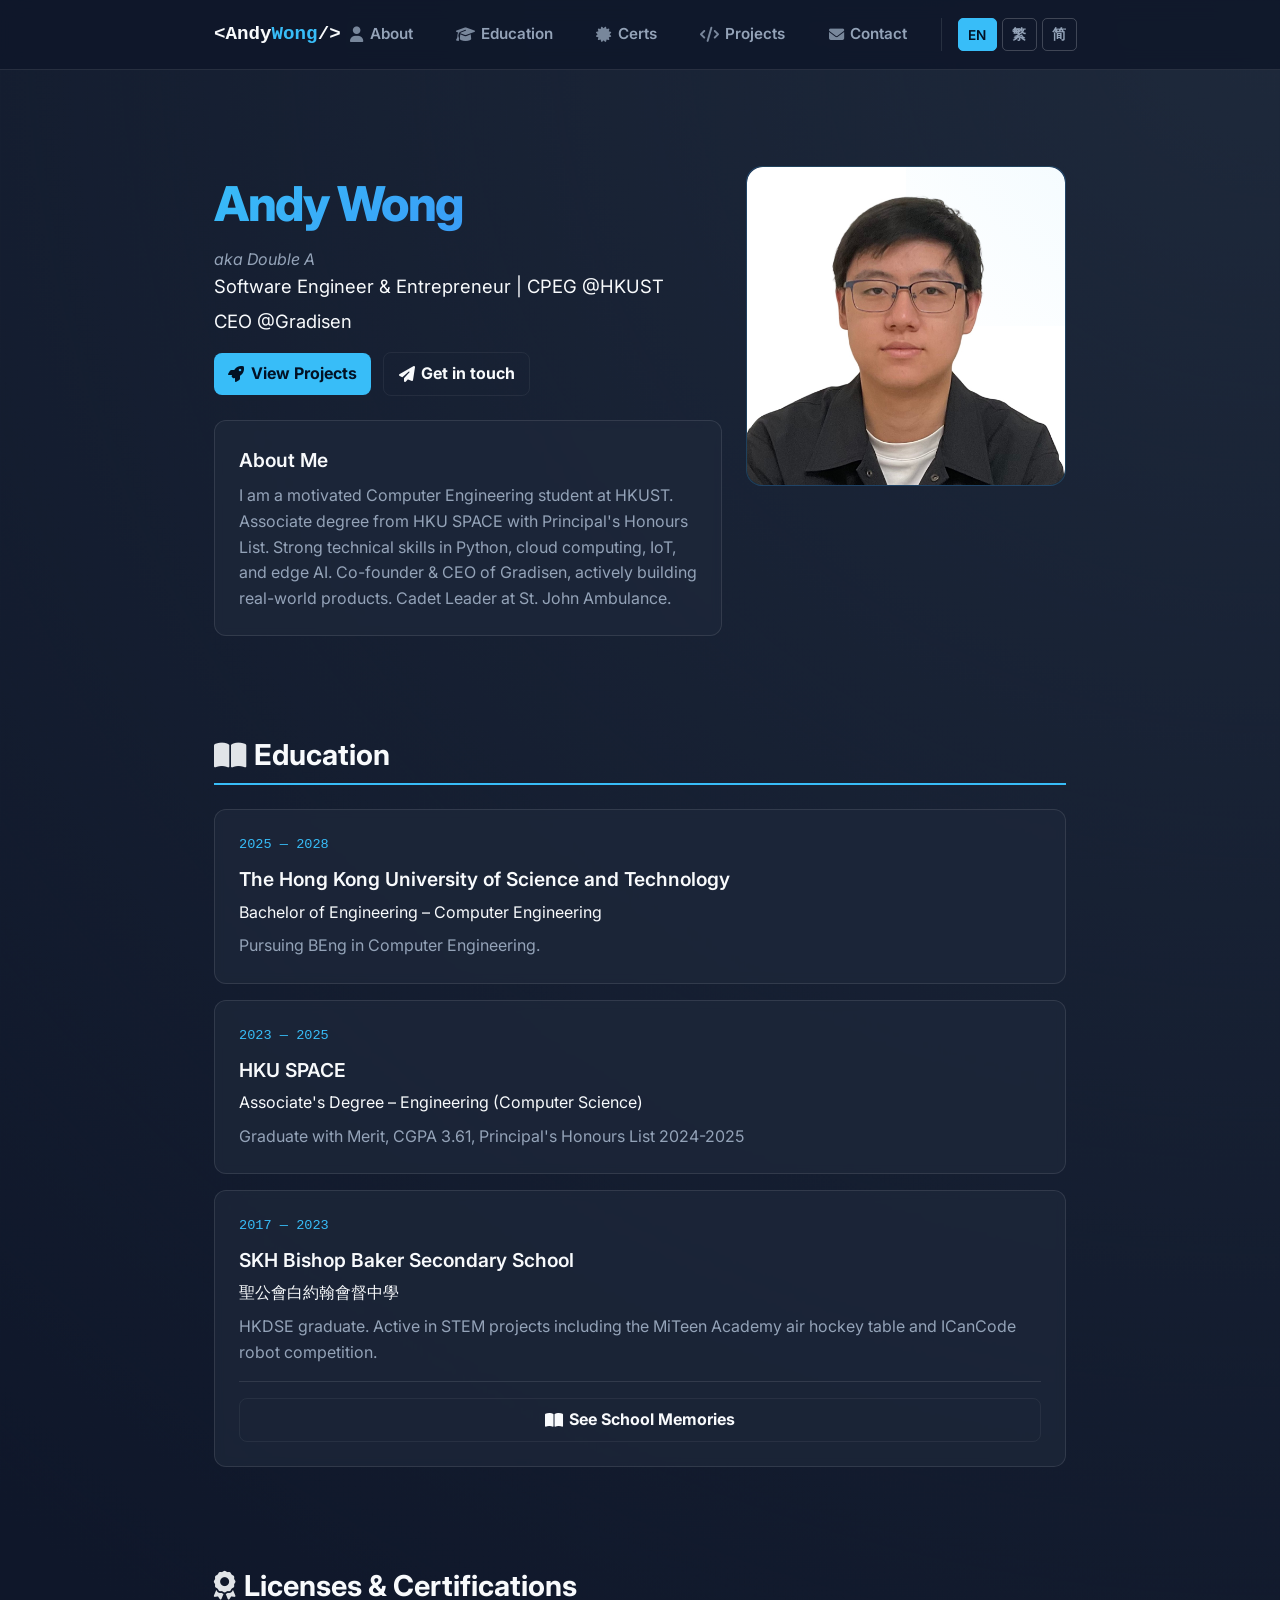
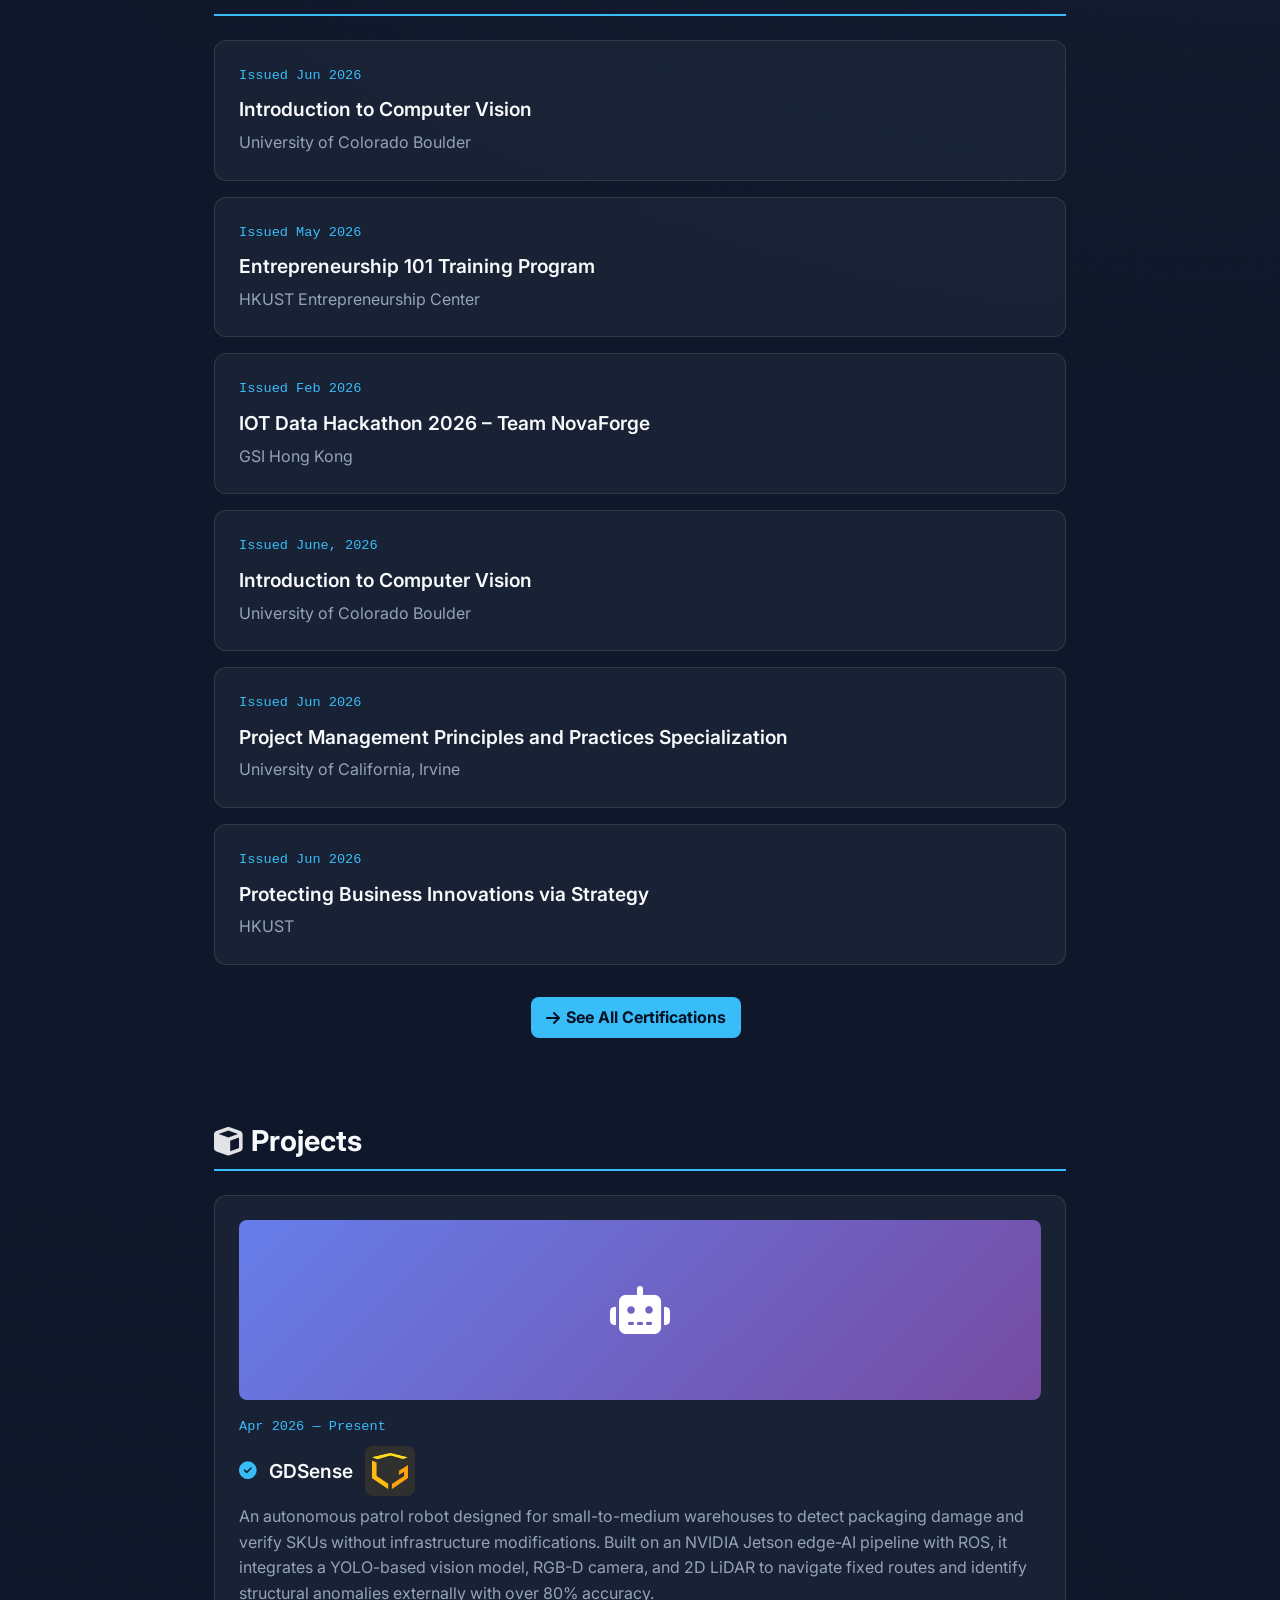
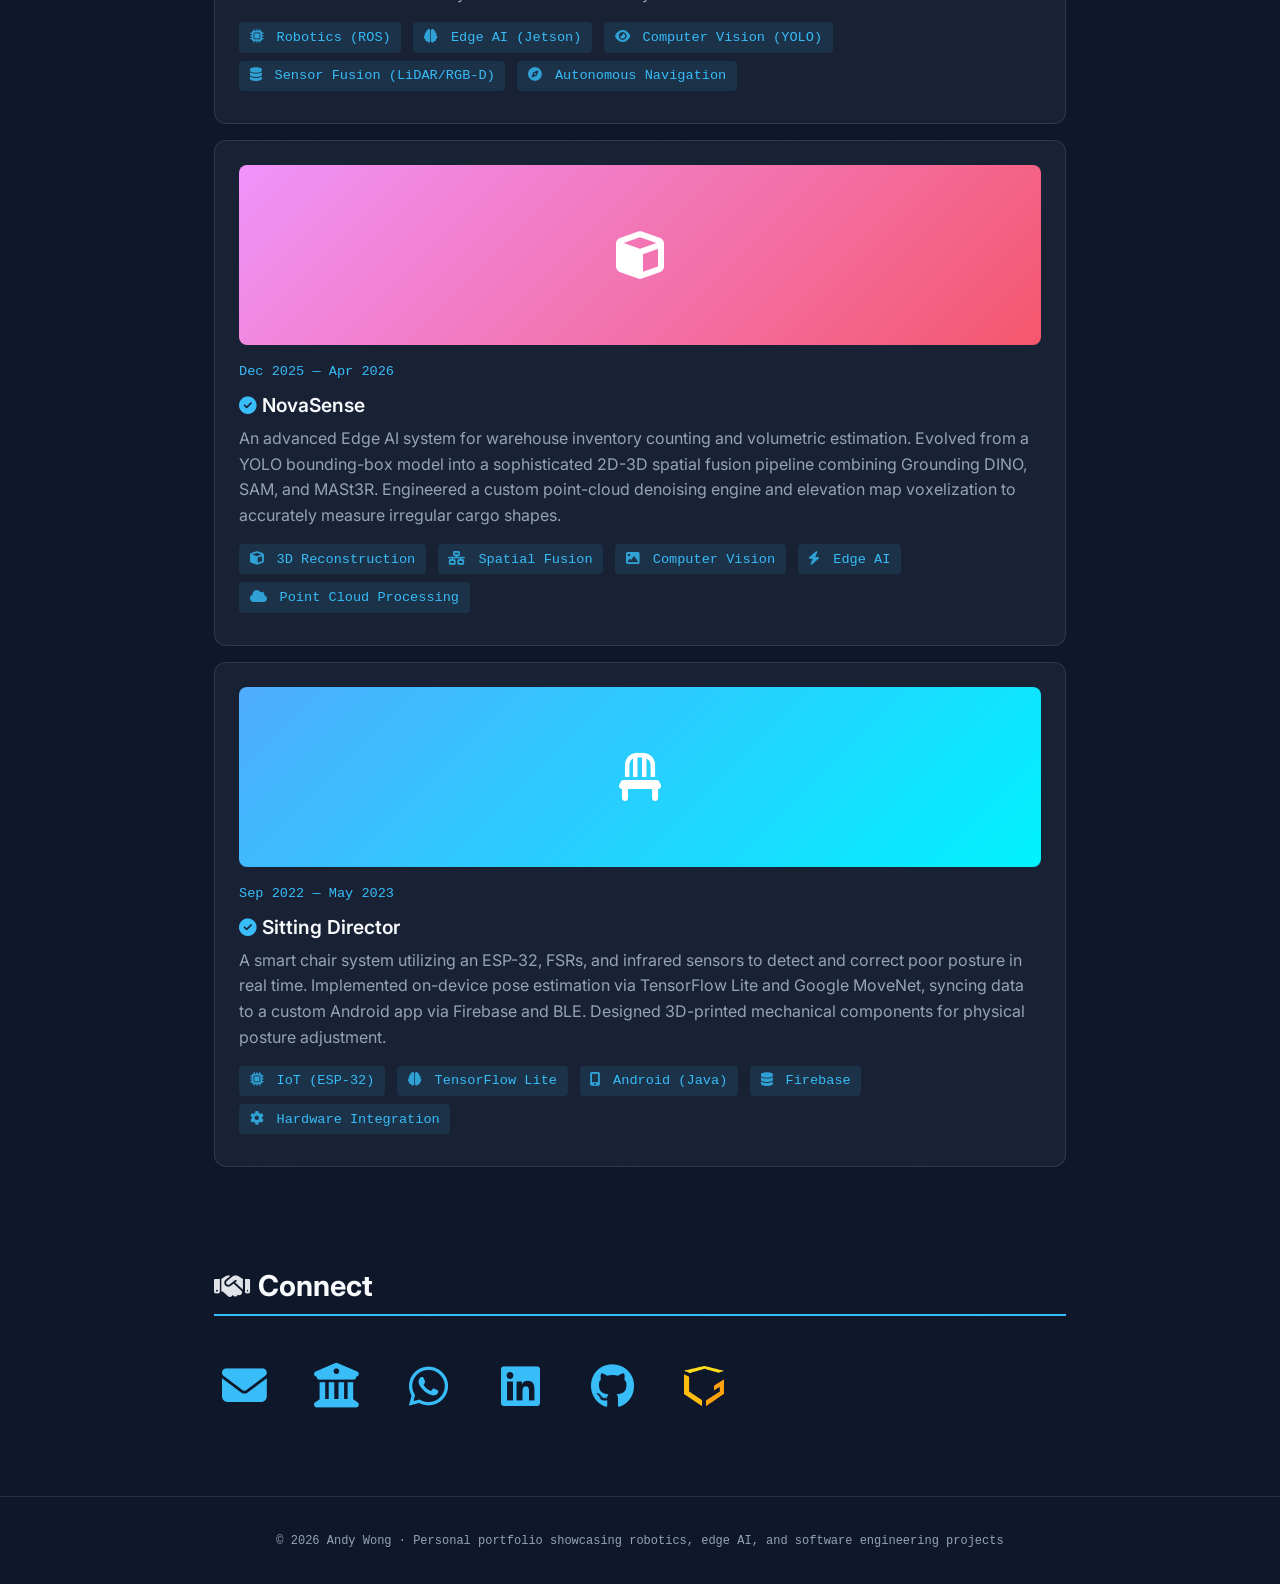
==== commit 0f409b54: "add Computer vision cert" ====
--- a/index.html
+++ b/index.html
@@ -17,7 +17,7 @@
   <meta name="twitter:title" content="Andy Wong | Software Engineer & Entrepreneur">
   <meta name="twitter:description" content="Portfolio: Gradisen (CEO), GDSense (autonomous robot), NovaSense (3D inventory), NovaForge (IoT hackathon). Robotics, edge AI, computer vision expert.">
   <link rel="canonical" href="https://sywongca.student.ust.hk/">
-  <link rel="icon" href="data:image/svg+xml,<svg xmlns='http://www.w3.org/2000/svg' viewBox='0 0 100 100'><text y='75' font-size='75' font-family='monospace' font-weight='bold' fill='%2338bdf8'>&lt;/&gt;</text></svg>">
+  <link rel="icon" href="images/DoubleA_2.png" type="image/png">
   <title>Andy Wong | Software Engineer & Entrepreneur</title>
   <link rel="stylesheet" href="styles.css">
   <link href="https://fonts.googleapis.com/css2?family=Inter:wght@400;600;800&display=swap" rel="stylesheet">
@@ -375,6 +375,12 @@
       <h2><i class="fas fa-award"></i> <span data-i18n="certificationsTitle">Licenses & Certifications</span></h2>
       
       <div class="card">
+        <div class="card-meta">Issued Jun 2026</div>
+        <h3>Introduction to Computer Vision</h3>
+        <p>University of Colorado Boulder</p>
+      </div>
+
+      <div class="card">
         <div class="card-meta">Issued May 2026</div>
         <h3>Entrepreneurship 101 Training Program</h3>
         <p>HKUST Entrepreneurship Center</p>
@@ -387,6 +393,12 @@
       </div>
 
       <div class="card">
+        <div class="card-meta">Issued June, 2026</div>
+        <h3>Introduction to Computer Vision</h3>
+        <p>University of Colorado Boulder</p>
+      </div>
+
+      <div class="card">
         <div class="card-meta">Issued Jun 2026</div>
         <h3>Project Management Principles and Practices Specialization</h3>
         <p>University of California, Irvine</p>
@@ -396,12 +408,6 @@
         <div class="card-meta">Issued Jun 2026</div>
         <h3>Protecting Business Innovations via Strategy</h3>
         <p>HKUST</p>
-      </div>
-
-      <div class="card">
-        <div class="card-meta">Issued Feb, 2024</div>
-        <h3>Certificate in First Aid</h3>
-        <p>Hong Kong St. John Ambulance</p>
       </div>
 
       <div style="text-align: center; margin-top: 2rem;">
--- a/styles.css
+++ b/styles.css
@@ -357,8 +357,20 @@
 }
 
 /* School Memories Page */
-.school-logo-placeholder {
-  opacity: 0.7;
+.school-logo-img {
+  display: block;
+  margin: 0 auto;
+  filter: drop-shadow(0 4px 12px rgba(0,0,0,0.3));
+}
+
+.project-image-img {
+  display: block;
+  object-fit: cover;
+  transition: transform 0.3s ease;
+}
+
+.project-image-img:hover {
+  transform: scale(1.02);
 }
 
 blockquote p {
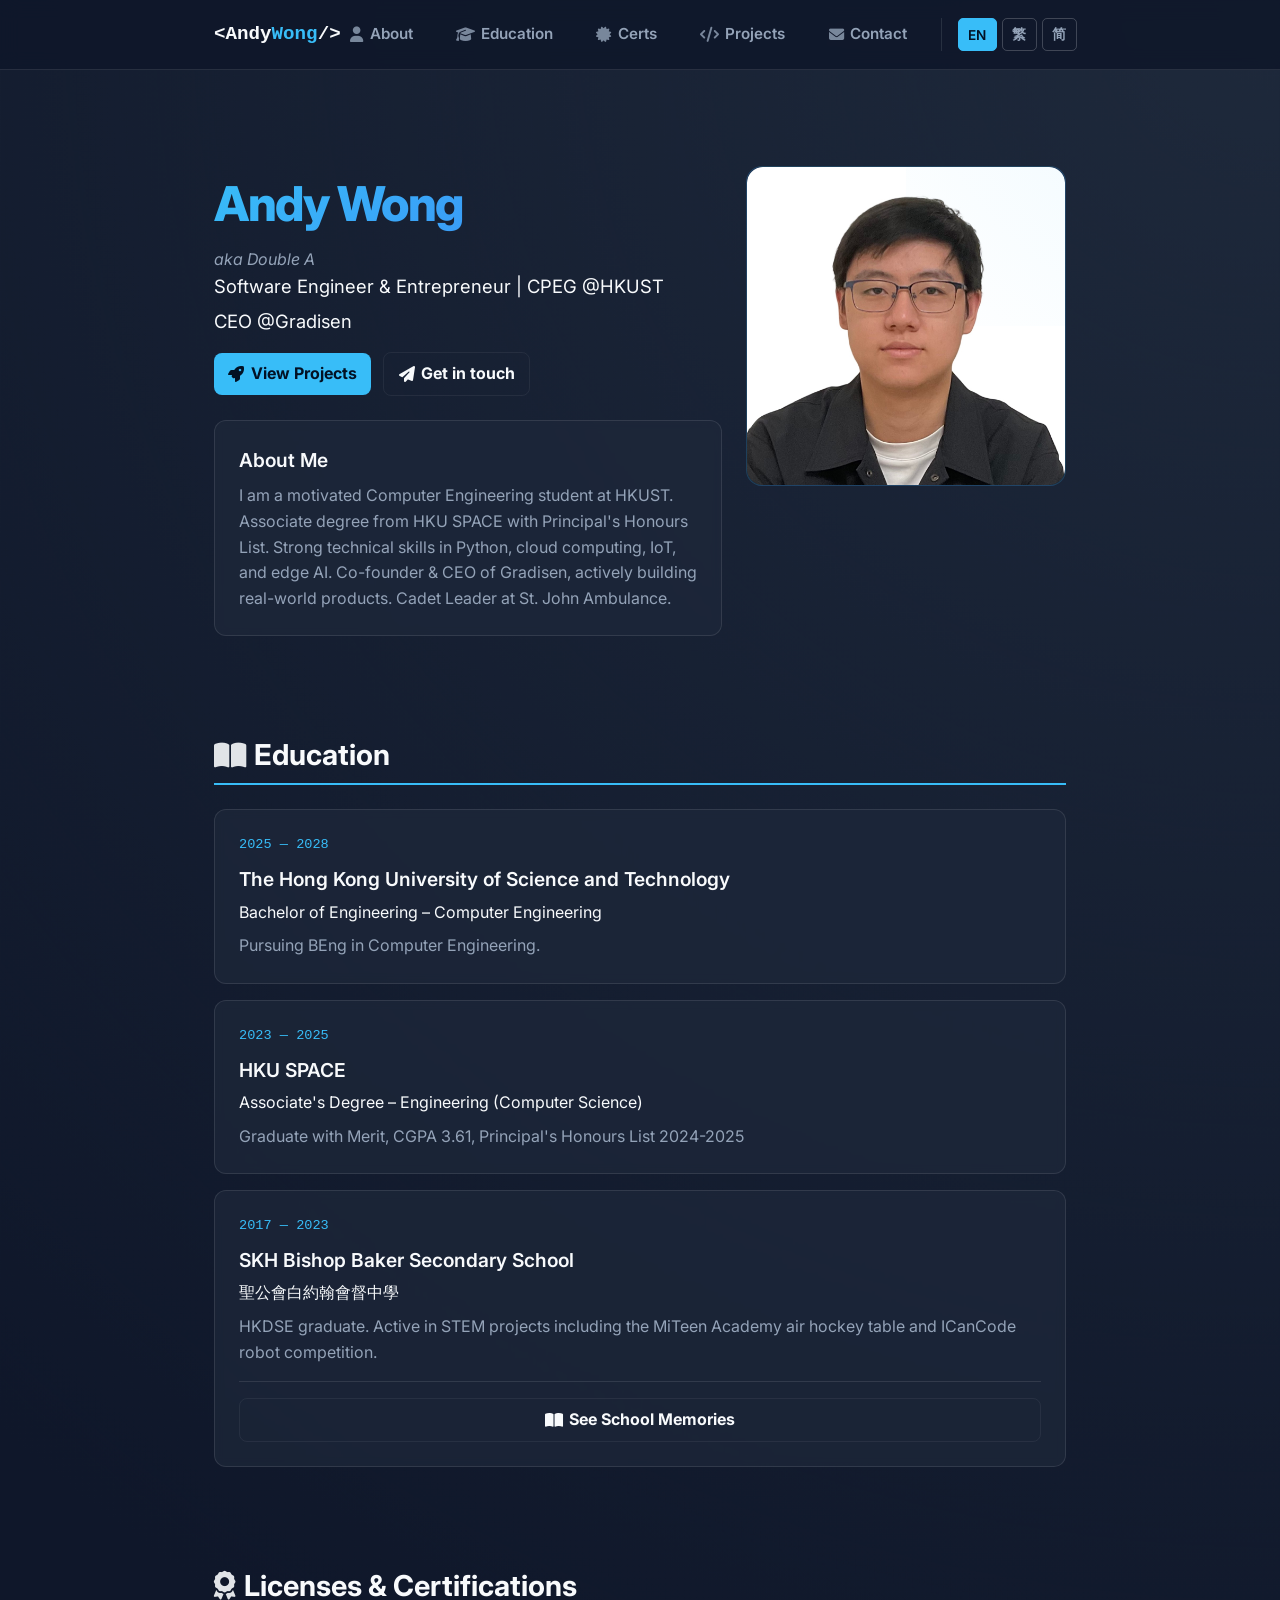
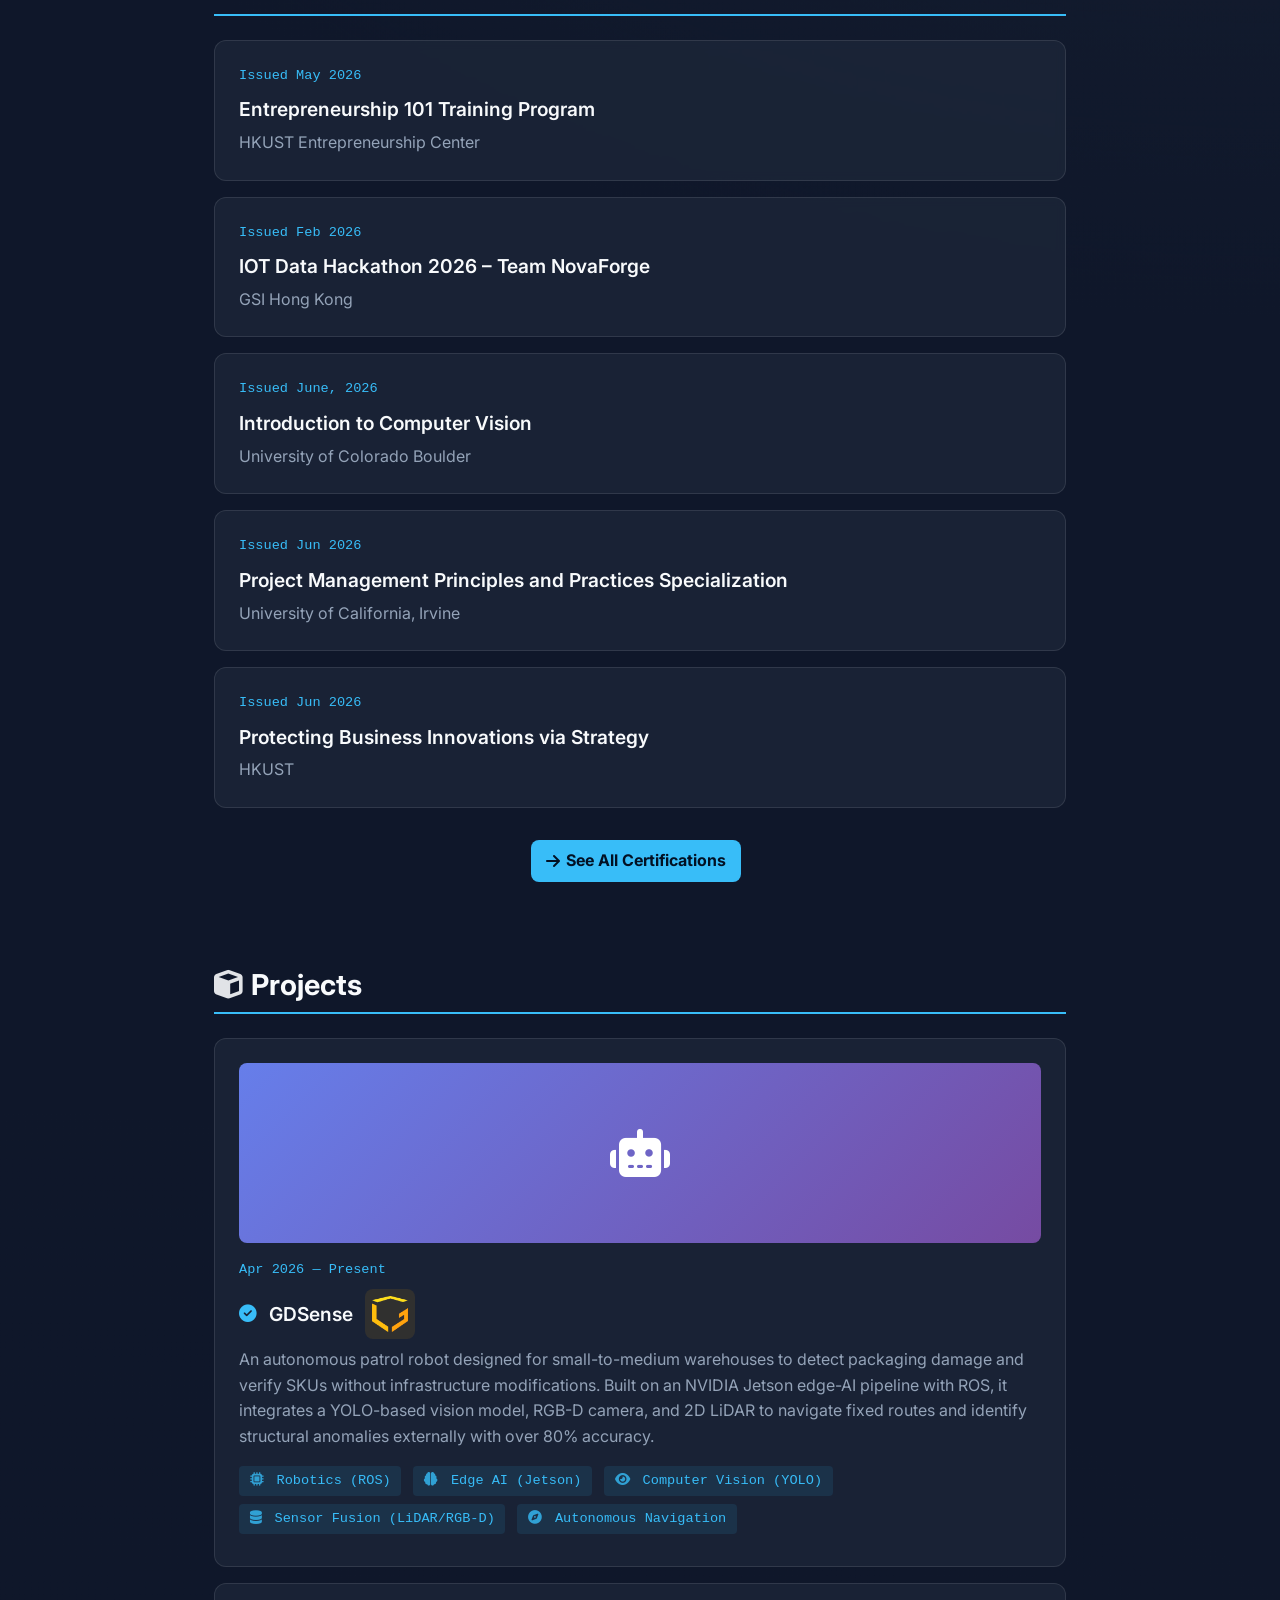
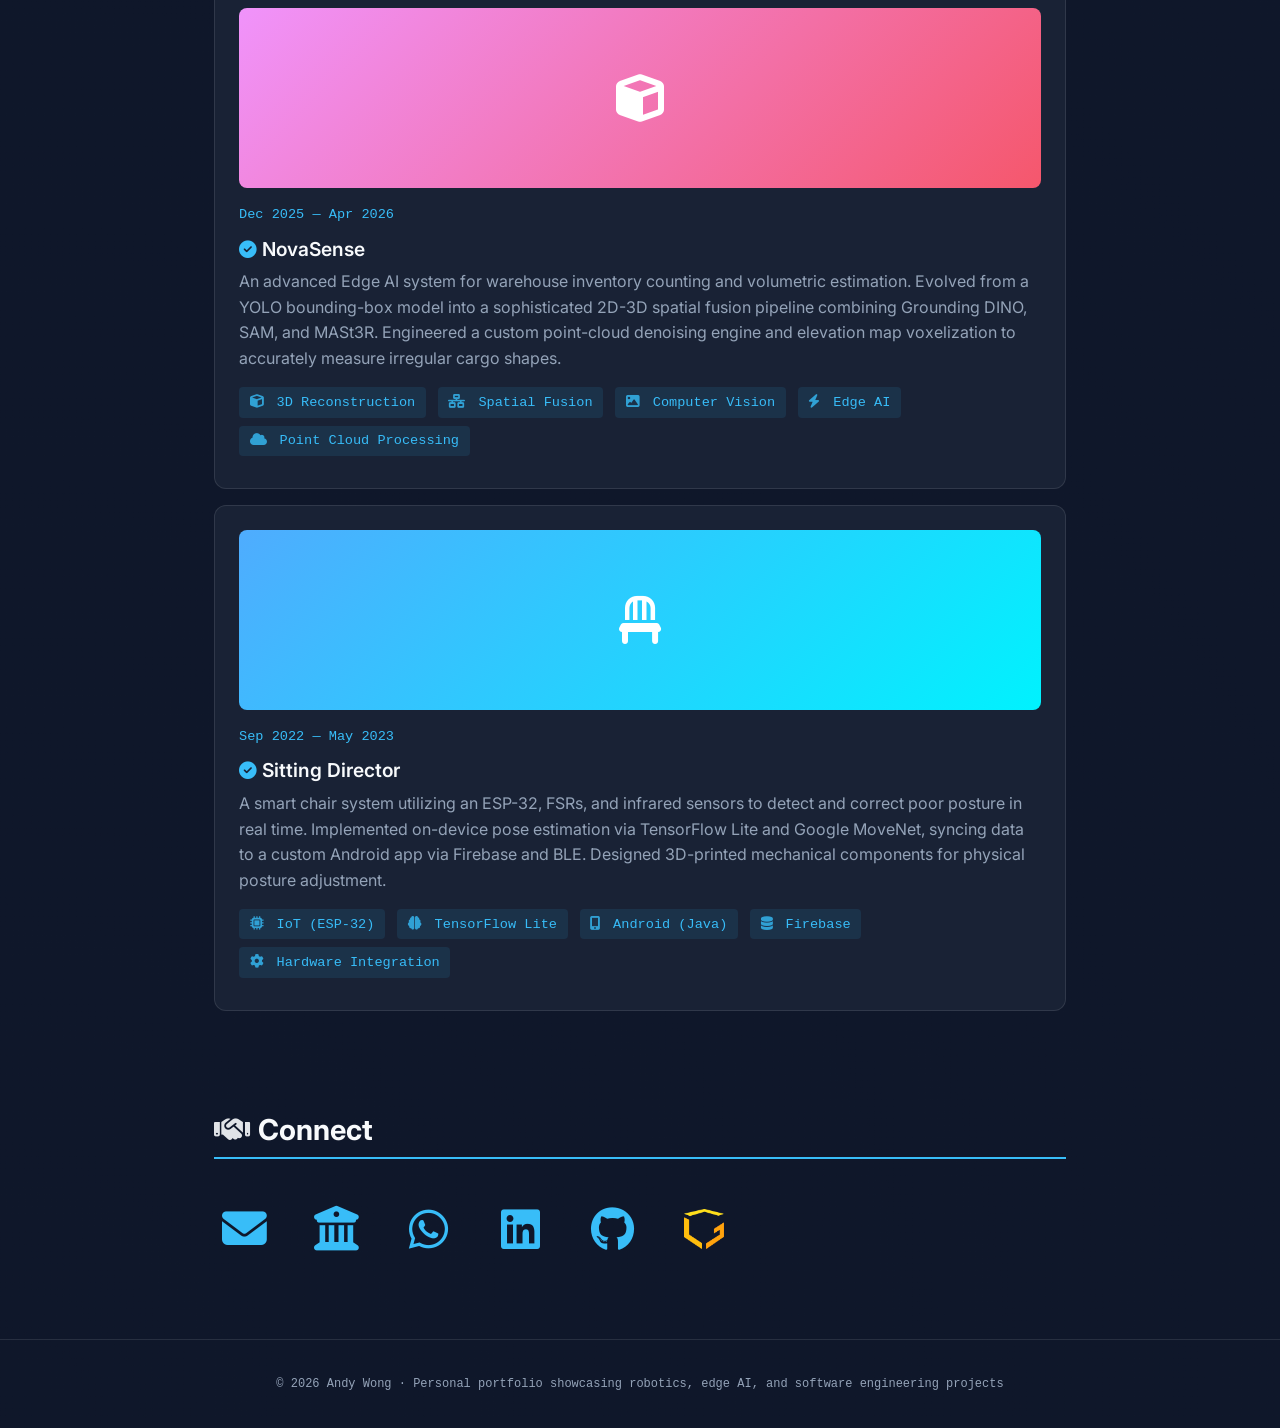
==== commit e269b9f8: "fix bug" ====
--- a/index.html
+++ b/index.html
@@ -375,12 +375,6 @@
       <h2><i class="fas fa-award"></i> <span data-i18n="certificationsTitle">Licenses & Certifications</span></h2>
       
       <div class="card">
-        <div class="card-meta">Issued Jun 2026</div>
-        <h3>Introduction to Computer Vision</h3>
-        <p>University of Colorado Boulder</p>
-      </div>
-
-      <div class="card">
         <div class="card-meta">Issued May 2026</div>
         <h3>Entrepreneurship 101 Training Program</h3>
         <p>HKUST Entrepreneurship Center</p>
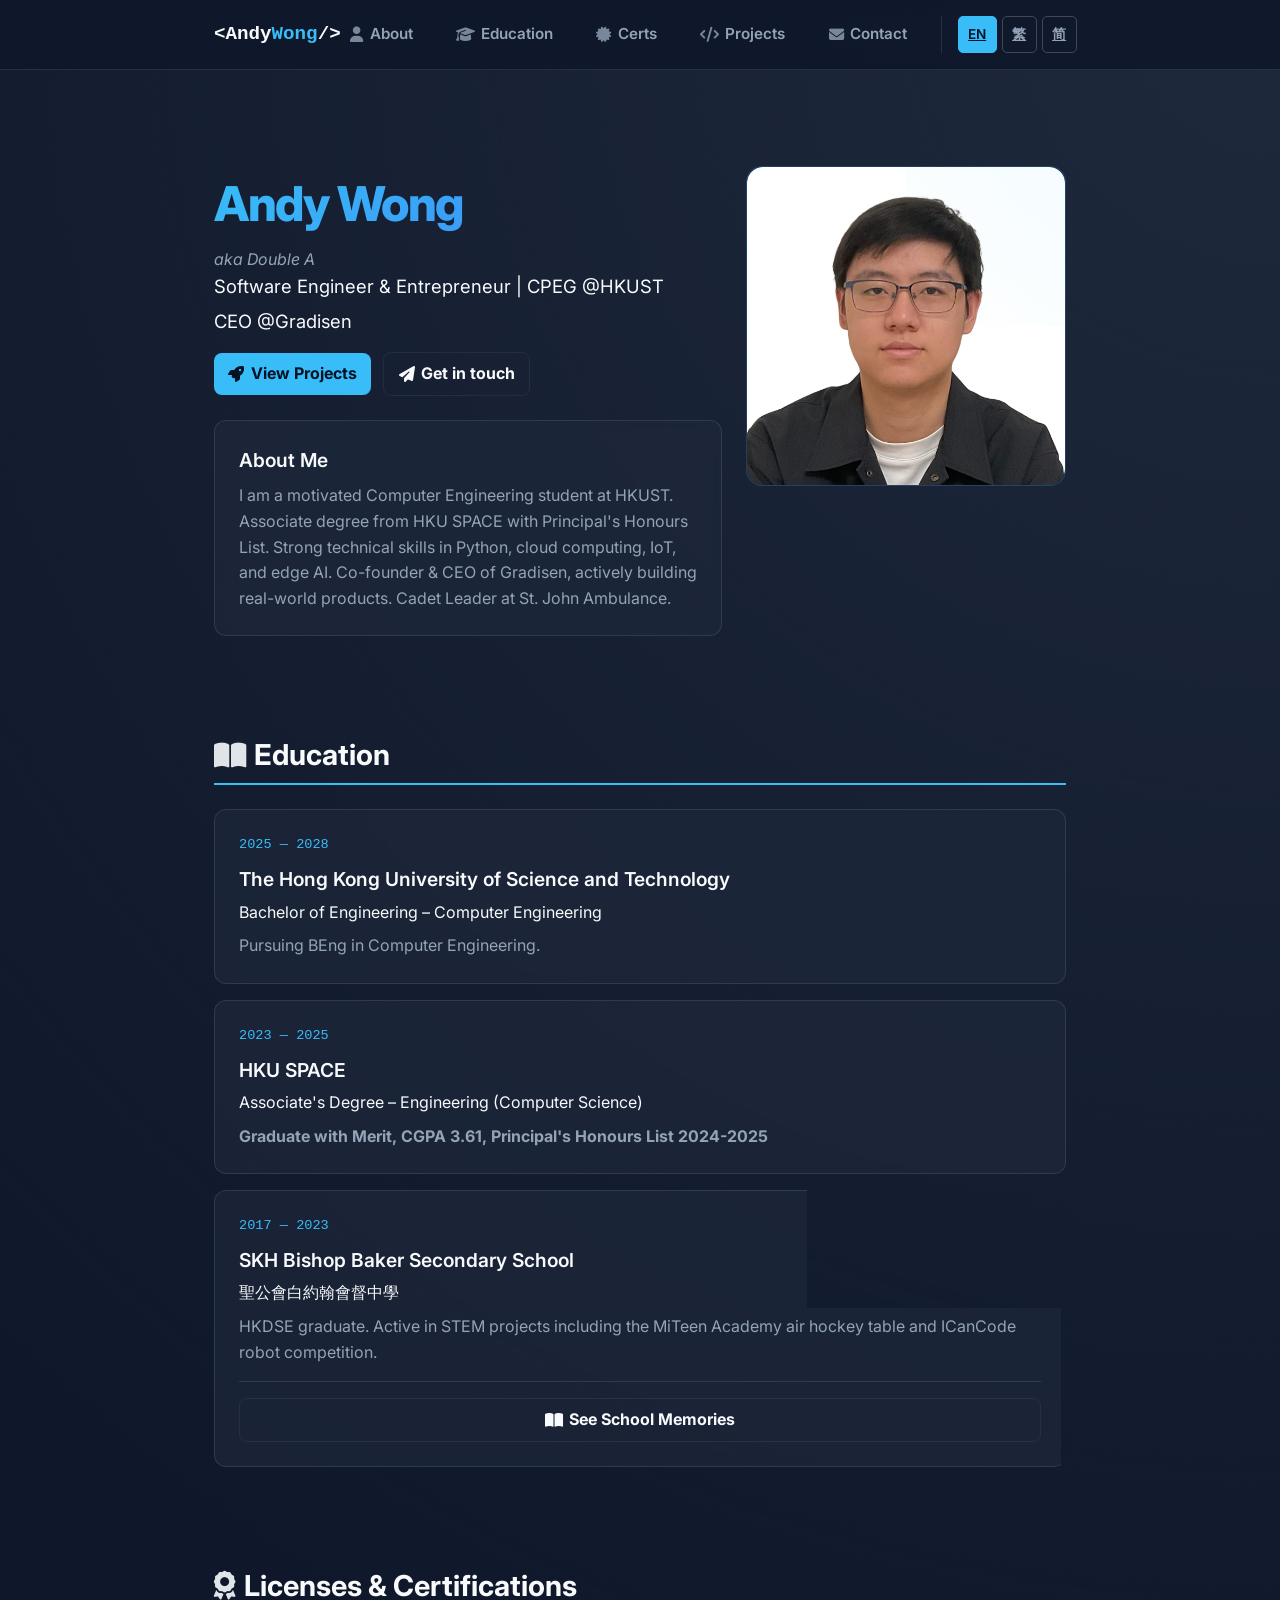
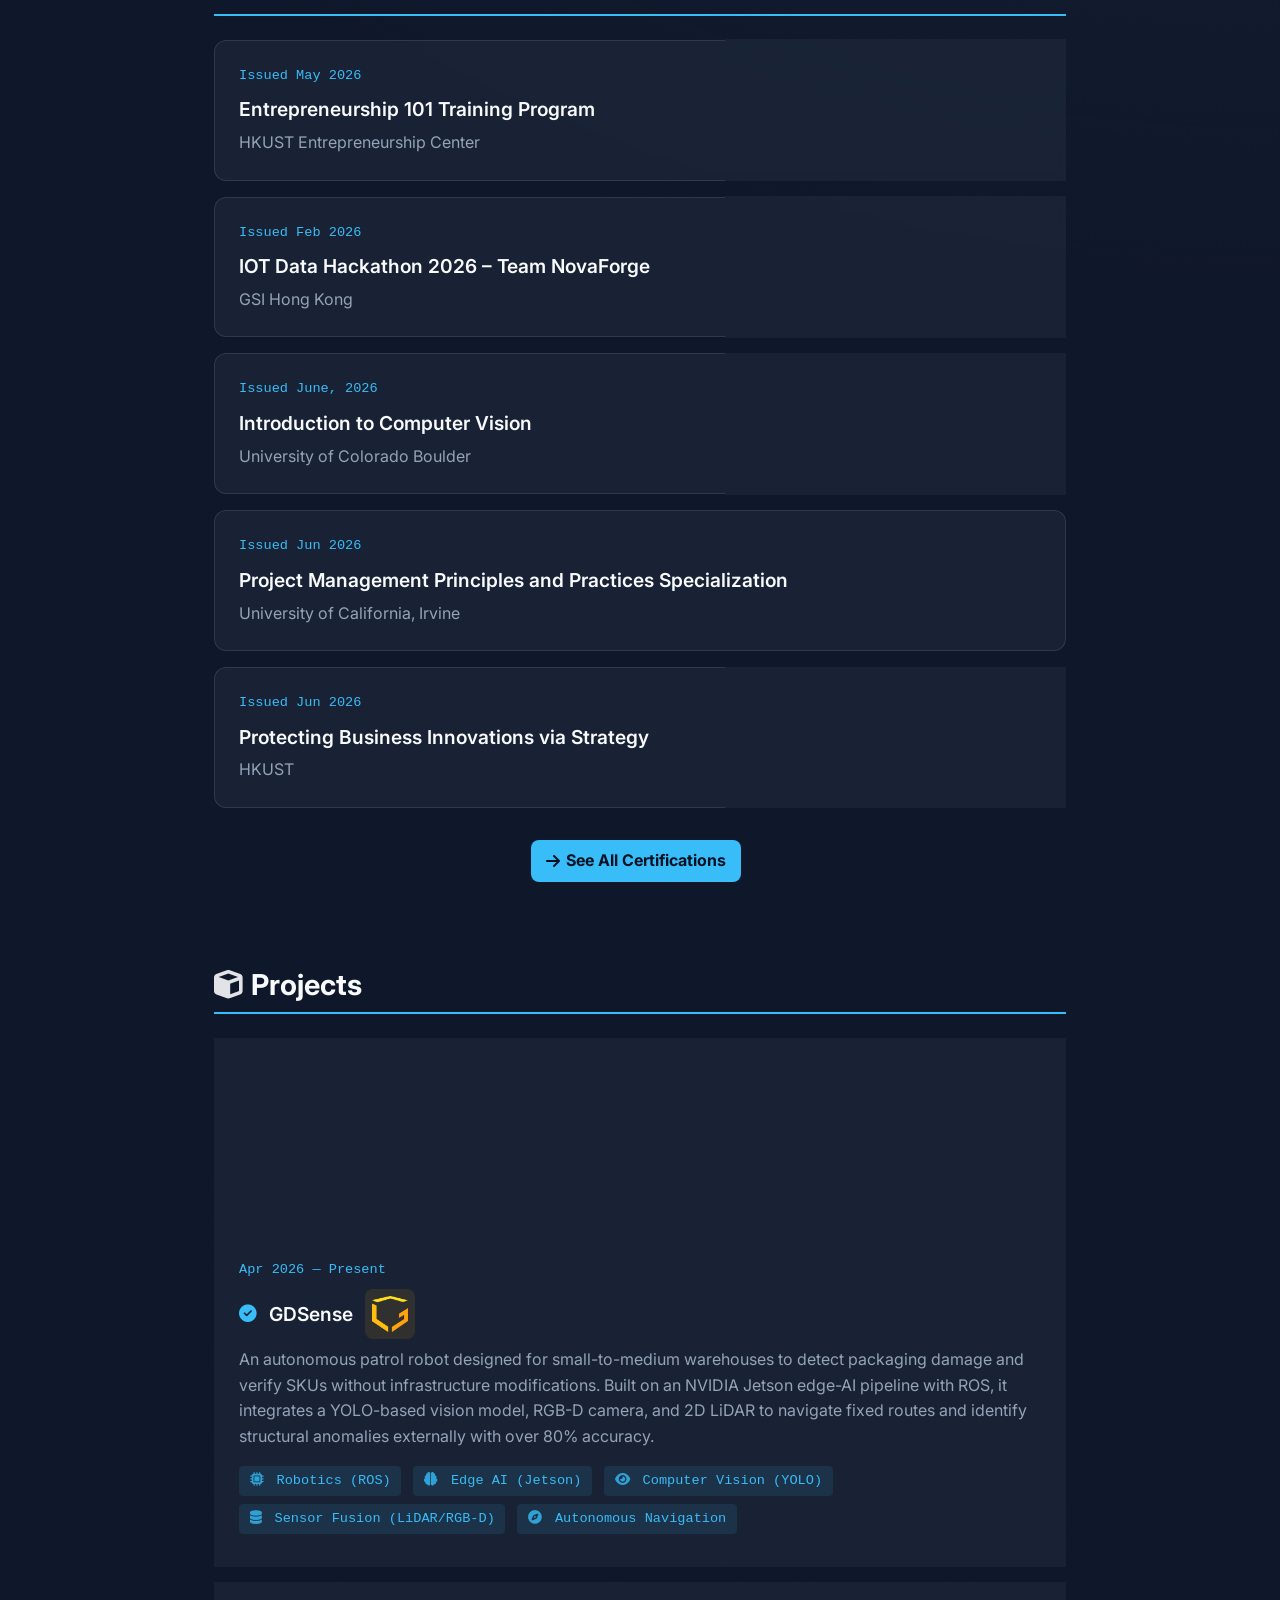
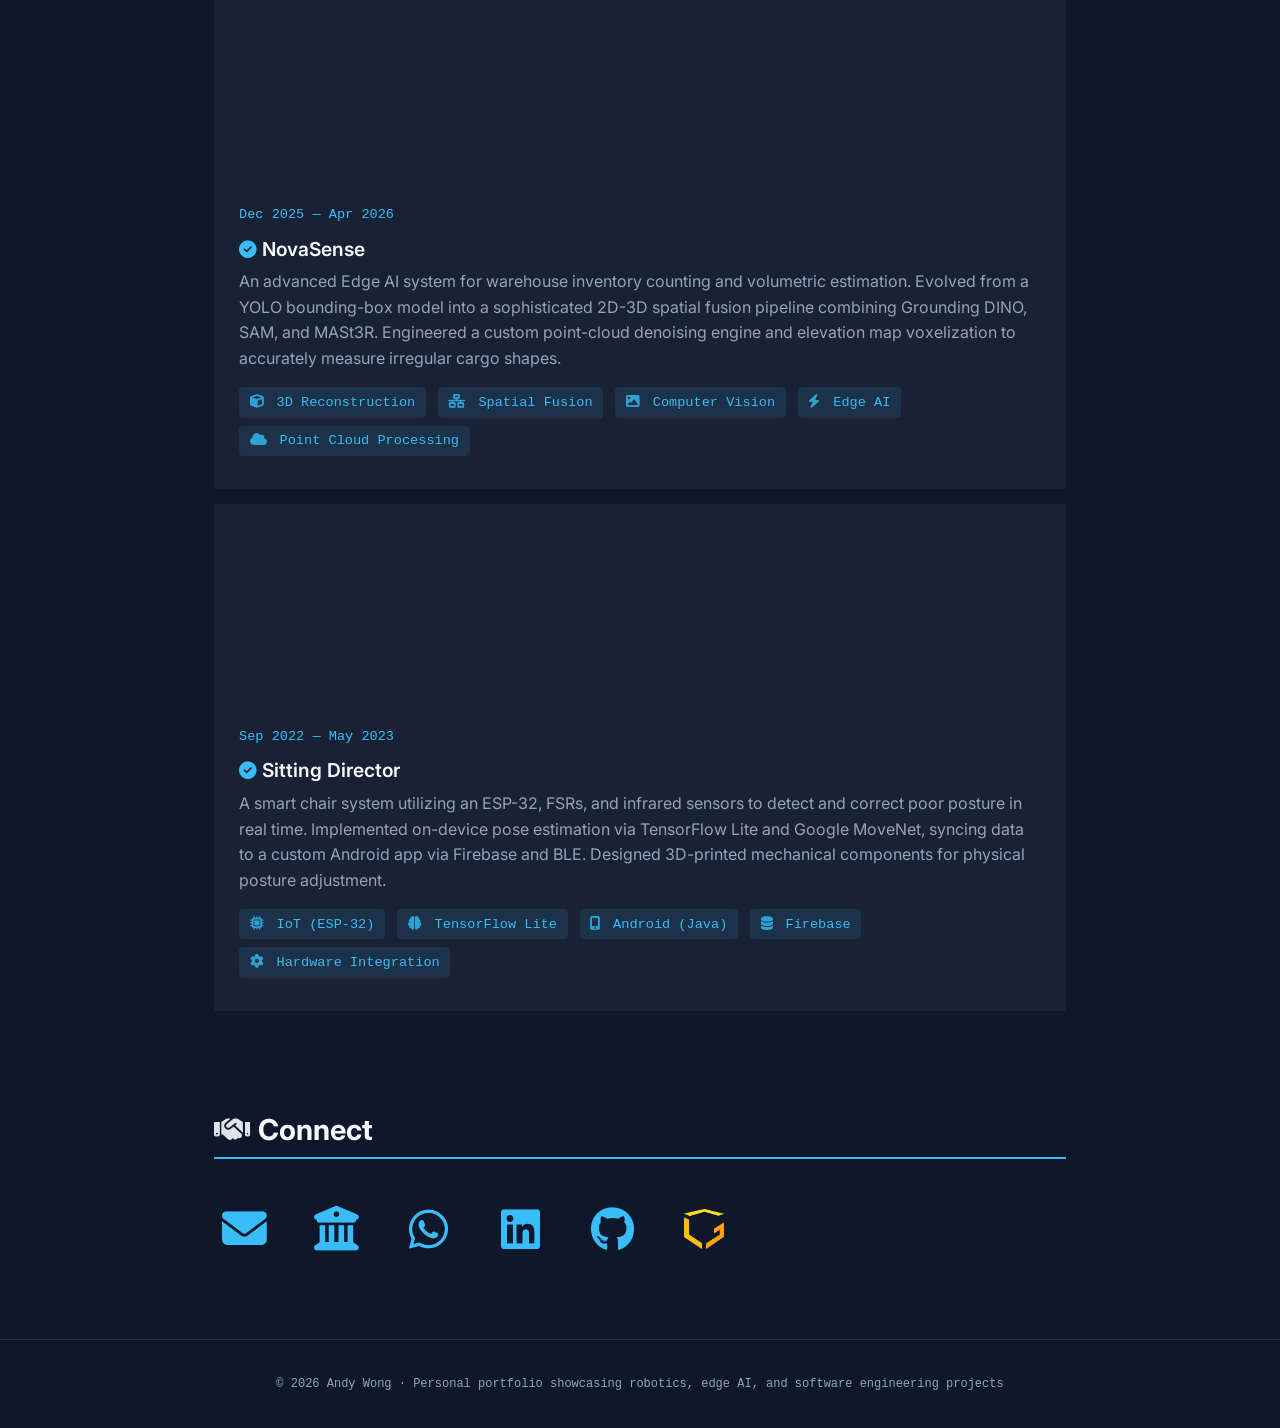
==== commit 6627f2ce: "update lang and seo" ====
--- a/index.html
+++ b/index.html
@@ -1,520 +1,26 @@
 <!DOCTYPE html>
-<html lang="en" style="scroll-behavior: smooth;">
+<html lang="en">
 <head>
   <meta charset="UTF-8">
-  <meta name="viewport" content="width=device-width, initial-scale=1.0">
-  <meta name="description" content="Andy Wong (黃修譽, AA, DoubleA0605) - Software Engineer & Entrepreneur. CEO of Gradisen. Specialized in robotics, edge AI, computer vision, and IoT. Creator of GDSense autonomous robot and NovaSense 3D inventory system. BEng Computer Engineering @HKUST.">
-  <meta name="keywords" content="Andy Wong, Wong Sau Yu, AA, AA_65, DoubleA0605, 黃修譽, sywongca, sywongca@connect.ust.hk, Gradisen, GDSense, NovaSense, NovaForge, software engineer, robotics, edge AI, computer vision, IoT, Python, YOLO, ROS, Jetson, entrepreneur, Hong Kong, HKUST, CEO, autonomous robot, warehouse automation, 3D reconstruction, point cloud processing">
-  <meta name="author" content="Andy Wong">
-  <meta name="theme-color" content="#0f172a">
-  <meta property="og:title" content="Andy Wong | Software Engineer & Entrepreneur">
-  <meta property="og:description" content="Portfolio showcasing Gradisen, GDSense, NovaSense & NovaForge - innovative projects in robotics, edge AI, computer vision, 3D reconstruction, and warehouse automation.">
-  <meta property="og:type" content="profile">
-  <meta property="og:profile:first_name" content="Andy">
-  <meta property="og:profile:last_name" content="Wong">
-  <meta property="og:profile:username" content="DoubleA0605">
-  <meta name="twitter:card" content="summary">
-  <meta name="twitter:title" content="Andy Wong | Software Engineer & Entrepreneur">
-  <meta name="twitter:description" content="Portfolio: Gradisen (CEO), GDSense (autonomous robot), NovaSense (3D inventory), NovaForge (IoT hackathon). Robotics, edge AI, computer vision expert.">
-  <link rel="canonical" href="https://sywongca.student.ust.hk/">
-  <link rel="icon" href="images/DoubleA_2.png" type="image/png">
+  <meta http-equiv="refresh" content="0; url=https://sywongca.student.ust.hk/en/">
+  <link rel="canonical" href="https://sywongca.student.ust.hk/en/">
+  <link rel="alternate" hreflang="en" href="https://sywongca.student.ust.hk/en/">
+  <link rel="alternate" hreflang="zh-Hant" href="https://sywongca.student.ust.hk/hk/">
+  <link rel="alternate" hreflang="zh-Hans" href="https://sywongca.student.ust.hk/cn/">
+  <link rel="alternate" hreflang="x-default" href="https://sywongca.student.ust.hk/en/">
   <title>Andy Wong | Software Engineer & Entrepreneur</title>
-  <link rel="stylesheet" href="styles.css">
-  <link href="https://fonts.googleapis.com/css2?family=Inter:wght@400;600;800&display=swap" rel="stylesheet">
-  <link rel="stylesheet" href="https://cdnjs.cloudflare.com/ajax/libs/font-awesome/6.4.0/css/all.min.css">
-  <script src="script.js" defer></script>
-  
-  <!-- JSON-LD Structured Data -->
-  <script type="application/ld+json">
-  {
-    "@context": "https://schema.org",
-    "@type": "Person",
-    "name": "Andy Wong",
-    "alternateName": [
-      "Wong Sau Yu",
-      "Double A",
-      "AA",
-      "AA_65",
-      "DoubleA0605",
-      "sywongca",
-      "黃修譽",
-      "Andy Wong 黃修譽",
-      "黃修譽 Andy Wong", 
-      "Sau Yu Wong",
-      "黃修譽 Wong Sau Yu",
-      "Wong Sau Yu 黃修譽",
-    ],
-    "url": "https://sywongca.student.ust.hk/",
-    "email": ["andywong@gradisen.com", "sywongca@connect.ust.hk"],
-    "telephone": "+852-5572-7280",
-    "jobTitle": ["Software Engineer", "Entrepreneur", "CEO"],
-    "affiliation": [
-      {
-        "@type": "Organization",
-        "name": "Gradisen",
-        "url": "https://gradisen.com"
-      },
-      {
-        "@type": "EducationalOrganization",
-        "name": "The Hong Kong University of Science and Technology",
-        "alternateName": "HKUST"
-      }
-    ],
-    "knowsAbout": [
-      "Robotics",
-      "Edge AI",
-      "Computer Vision",
-      "IoT",
-      "Python",
-      "Machine Learning",
-      "ROS",
-      "NVIDIA Jetson",
-      "YOLO",
-      "Point Cloud Processing",
-      "3D Reconstruction",
-      "Autonomous Navigation",
-      "Sensor Fusion",
-      "Warehouse Automation",
-      "Gradisen",
-      "GDSense",
-      "NovaSense",
-      "NovaForge"
-    ],
-    "sameAs": [
-      "https://www.linkedin.com/in/sau-yu-wong-192387375",
-      "https://github.com/DoubleA0605",
-      "https://gradisen.com",
-      "mailto:sywongca@connect.ust.hk"
-    ],
-    "description": "Software Engineer and Entrepreneur specializing in robotics, edge AI, computer vision, and IoT. CEO of Gradisen. Creator of GDSense autonomous patrol robot and NovaSense 3D inventory system. Also known as AA, Double A, DoubleA0605, Wong Sau Yu, and 黃修譽."
-  }
-  </script>
+  <script>
+    // Detect if running locally (file://) or on live server
+    var isLocal = window.location.protocol === 'file:';
+    var base = isLocal ? '.' : '';
 
-  <script type="application/ld+json">
-  {
-    "@context": "https://schema.org",
-    "@type": "BreadcrumbList",
-    "itemListElement": [
-      {
-        "@type": "ListItem",
-        "position": 1,
-        "name": "Home",
-        "item": "https://sywongca.student.ust.hk/"
-      },
-      {
-        "@type": "ListItem",
-        "position": 2,
-        "name": "About",
-        "item": "https://sywongca.student.ust.hk/#about"
-      },
-      {
-        "@type": "ListItem",
-        "position": 3,
-        "name": "Projects",
-        "item": "https://sywongca.student.ust.hk/#projects"
-      }
-    ]
-  }
-  </script>
-
-  <!-- Organization Schema for Gradisen -->
-  <script type="application/ld+json">
-  {
-    "@context": "https://schema.org",
-    "@type": "Organization",
-    "name": "Gradisen",
-    "url": "https://gradisen.com",
-    "founder": {
-      "@type": "Person",
-      "name": "Andy Wong",
-      "alternateName": ["Wong Sau Yu", "黃修譽", "DoubleA0605", "AA"]
-    },
-    "description": "Innovative robotics and edge AI solutions for warehouse automation",
-    "knowsAbout": ["GDSense", "autonomous robots", "warehouse automation", "edge AI"]
-  }
-  </script>
-
-  <!-- Software Application Schema for Projects -->
-  <script type="application/ld+json">
-  {
-    "@context": "https://schema.org",
-    "@type": "SoftwareApplication",
-    "name": "GDSense",
-    "description": "Autonomous patrol robot for warehouse package damage detection and SKU verification using edge AI and computer vision",
-    "creator": {
-      "@type": "Person",
-      "name": "Andy Wong",
-      "url": "https://sywongca.student.ust.hk"
-    },
-    "producer": {
-      "@type": "Organization",
-      "name": "Gradisen",
-      "url": "https://gradisen.com"
-    }
-  }
-  </script>
-
-  <script type="application/ld+json">
-  {
-    "@context": "https://schema.org",
-    "@type": "SoftwareApplication",
-    "name": "NovaSense",
-    "description": "Advanced edge AI system for warehouse inventory counting and volumetric estimation using 3D reconstruction and point cloud processing",
-    "creator": {
-      "@type": "Person",
-      "name": "Andy Wong",
-      "url": "https://sywongca.student.ust.hk"
-    }
-  }
-  </script>
-
-  <!-- WebSite Schema with Sitelinks Searchbox -->
-  <script type="application/ld+json">
-  {
-    "@context": "https://schema.org",
-    "@type": "WebSite",
-    "name": "Andy Wong | Software Engineer & Entrepreneur",
-    "alternateName": ["Andy Wong Portfolio", "DoubleA0605", "AA Portfolio"],
-    "url": "https://sywongca.student.ust.hk/",
-    "description": "Portfolio of Andy Wong (黃修譽, AA, DoubleA0605) - Software Engineer, Entrepreneur, and CEO of Gradisen. Specializing in robotics, edge AI, computer vision, and IoT.",
-    "inLanguage": ["en", "zh-Hant", "zh-Hans"],
-    "potentialAction": {
-      "@type": "SearchAction",
-      "target": {
-        "@type": "EntryPoint",
-        "urlTemplate": "https://sywongca.student.ust.hk/?s={search_term_string}"
-      },
-      "query-input": "required name=search_term_string"
-    }
-  }
-  </script>
-
-  <!-- FAQPage Schema for GEO - helps AI-powered search engines understand Q&A content -->
-  <script type="application/ld+json">
-  {
-    "@context": "https://schema.org",
-    "@type": "FAQPage",
-    "mainEntity": [
-      {
-        "@type": "Question",
-        "name": "Who is Andy Wong?",
-        "acceptedAnswer": {
-          "@type": "Answer",
-          "text": "Andy Wong (also known as Wong Sau Yu, 黃修譽, Double A, AA, or DoubleA0605) is a Software Engineer and Entrepreneur based in Hong Kong. He is the CEO and Co-founder of Gradisen, a company specializing in robotics and edge AI solutions for warehouse automation. He is currently pursuing a BEng in Computer Engineering at HKUST."
-        }
-      },
-      {
-        "@type": "Question",
-        "name": "What is Gradisen?",
-        "acceptedAnswer": {
-          "@type": "Answer",
-          "text": "Gradisen is an innovative robotics and edge AI company founded by Andy Wong that develops autonomous solutions for warehouse automation. Its flagship product, GDSense, is an autonomous patrol robot that detects packaging damage and verifies SKUs using computer vision and sensor fusion technology."
-        }
-      },
-      {
-        "@type": "Question",
-        "name": "What technologies does Andy Wong specialize in?",
-        "acceptedAnswer": {
-          "@type": "Answer",
-          "text": "Andy Wong specializes in robotics (ROS), edge AI (NVIDIA Jetson), computer vision (YOLO, Grounding DINO, SAM), 3D reconstruction (MASt3R), point cloud processing, IoT (ESP-32), and full-stack development with Python. He also has expertise in autonomous navigation, sensor fusion (LiDAR/RGB-D), and warehouse automation systems."
-        }
-      },
-      {
-        "@type": "Question",
-        "name": "What is GDSense?",
-        "acceptedAnswer": {
-          "@type": "Answer",
-          "text": "GDSense is an autonomous patrol robot built by Andy Wong and Gradisen for small-to-medium warehouses. It uses an NVIDIA Jetson edge-AI pipeline with ROS, integrating a YOLO-based vision model, RGB-D camera, and 2D LiDAR to navigate fixed routes and detect packaging damage and verify SKUs with over 80% accuracy — all without requiring warehouse infrastructure modifications."
-        }
-      },
-      {
-        "@type": "Question",
-        "name": "What projects has Andy Wong created?",
-        "acceptedAnswer": {
-          "@type": "Answer",
-          "text": "Andy Wong has created several notable projects: GDSense (autonomous warehouse patrol robot), NovaSense (3D inventory counting system using edge AI and point cloud processing), and Sitting Director (smart posture-correcting chair with TensorFlow Lite and IoT). He also led Team NovaForge in the IOT Data Hackathon 2026."
-        }
-      }
-    ]
-  }
-  </script>
-
-  <!-- ProfilePage Schema -->
-  <script type="application/ld+json">
-  {
-    "@context": "https://schema.org",
-    "@type": "ProfilePage",
-    "mainEntity": {
-      "@type": "Person",
-      "name": "Andy Wong",
-      "alternateName": ["Wong Sau Yu", "Double A", "AA", "DoubleA0605", "sywongca", "黃修譽"],
-      "url": "https://sywongca.student.ust.hk/",
-      "image": "https://sywongca.student.ust.hk/images/personal_image.png",
-      "jobTitle": ["Software Engineer", "Entrepreneur", "CEO"],
-      "worksFor": {
-        "@type": "Organization",
-        "name": "Gradisen",
-        "url": "https://gradisen.com"
-      },
-      "alumniOf": [
-        {
-          "@type": "CollegeOrUniversity",
-          "name": "The Hong Kong University of Science and Technology",
-          "alternateName": "HKUST"
-        },
-        {
-          "@type": "CollegeOrUniversity",
-          "name": "HKU SPACE"
-        }
-      ],
-      "knowsAbout": [
-        "Robotics",
-        "Edge AI",
-        "Computer Vision",
-        "IoT",
-        "Python",
-        "ROS",
-        "NVIDIA Jetson",
-        "YOLO",
-        "3D Reconstruction",
-        "Point Cloud Processing",
-        "Autonomous Navigation",
-        "Sensor Fusion",
-        "Warehouse Automation"
-      ]
-    }
-  }
+    // Default to English
+    window.location.href = base + '/en/index.html';
   </script>
 </head>
 <body>
-
-  <nav class="navbar">
-    <div class="container nav-inner">
-      <a href="#" class="logo">&lt;Andy<span>Wong</span>/&gt;</a>
-      <button class="nav-toggle" aria-expanded="false" aria-label="Toggle navigation">
-        <span class="hamburger"></span>
-      </button>
-      <div class="nav-menu">
-        <ul class="nav-links">
-          <li><a href="#about"><i class="fas fa-user"></i> About</a></li>
-          <li><a href="#education"><i class="fas fa-graduation-cap"></i> Education</a></li>
-          <li><a href="#certifications"><i class="fas fa-certificate"></i> Certs</a></li>
-          <li><a href="#projects"><i class="fas fa-code"></i> Projects</a></li>
-          <li><a href="#contact"><i class="fas fa-envelope"></i> Contact</a></li>
-        </ul>
-        <div class="lang-switcher">
-          <button class="lang-btn lang-active" data-lang="en">EN</button>
-          <button class="lang-btn" data-lang="zh-TW">繁</button>
-          <button class="lang-btn" data-lang="zh-CN">简</button>
-        </div>
-      </div>
-    </div>
-  </nav>
-
-  <main class="container" itemscope itemtype="https://schema.org/ProfilePage">
-    
-    <section id="about" class="hero" style="margin-top: 4rem;" itemscope itemtype="https://schema.org/Person">
-      <div class="hero-grid">
-        <div class="hero-content">
-          <h1 data-i18n="heroTitle" itemprop="name">Andy Wong</h1>
-          <p class="aka" data-i18n="heroAka">aka Double A</p>
-          <p class="lead" data-i18n="heroSubtitle"><span itemprop="jobTitle">Software Engineer</span> & <span itemprop="jobTitle">Entrepreneur</span> | CPEG @HKUST </p>
-          <p class="lead" data-i18n="heroSubtitle2">CEO @<span itemprop="worksFor" itemscope itemtype="https://schema.org/Organization"><a href="https://gradisen.com" target="_blank" rel="noopener noreferrer" itemprop="url"><span itemprop="name">Gradisen</span></a></span></p>
-
-          <div class="hero-cta" style="margin-top:1rem;">
-            <a class="btn" href="#projects"><i class="fas fa-rocket"></i> <span data-i18n="viewProjects">View Projects</span></a>
-            <a class="btn btn-ghost" href="#contact"><i class="fas fa-paper-plane"></i> <span data-i18n="getInTouch">Get in touch</span></a>
-          </div>
-
-          <div class="card" style="margin-top:1.5rem;">
-            <h3 data-i18n="aboutMeTitle">About Me</h3>
-            <p style="margin-top: 0.5rem;" data-i18n="aboutMeText" itemprop="description">
-              I am a motivated Computer Engineering student at HKUST. Associate degree from HKU SPACE with Principal's Honours List. Strong technical skills in Python, cloud computing, IoT, and edge AI. Co-founder & CEO of Gradisen, actively building real-world products. Cadet Leader at St. John Ambulance.
-            </p>
-          </div>
-        </div>
-        <div class="hero-aside">
-          <div class="hero-avatar highlight">
-            <img src="images/personal_image.png" alt="Andy Wong (黃修譽) - Software Engineer & Entrepreneur" width="320" height="320" loading="eager" decoding="async" itemprop="image">
-          </div>
-        </div>
-      </div>
-    </section>
-
-    <section id="education">
-      <h2><i class="fas fa-book-open"></i> <span data-i18n="educationTitle">Education</span></h2>
-      
-      <div class="card" itemscope itemtype="https://schema.org/EducationalOccupationalProgram">
-        <div class="card-meta"><time datetime="2025">2025</time> — <time datetime="2028">2028</time></div>
-        <h3 itemprop="provider" itemscope itemtype="https://schema.org/CollegeOrUniversity"><span itemprop="name">The Hong Kong University of Science and Technology</span></h3>
-        <p style="color: var(--text-main); margin-bottom: 0.5rem;" data-i18n="hkustDegree" itemprop="name">Bachelor of Engineering – Computer Engineering</p>
-        <p data-i18n="hkustText">Pursuing BEng in Computer Engineering.</p>
-      </div>
-
-      <div class="card" itemscope itemtype="https://schema.org/EducationalOccupationalProgram">
-        <div class="card-meta"><time datetime="2023">2023</time> — <time datetime="2025">2025</time></div>
-        <h3 itemprop="provider" itemscope itemtype="https://schema.org/CollegeOrUniversity"><span itemprop="name">HKU SPACE</span></h3>
-        <p style="color: var(--text-main); margin-bottom: 0.5rem;" data-i18n="hkuspaceDegree" itemprop="name">Associate's Degree – Engineering (Computer Science)</p>
-        <p data-i18n="hkuspaceText"><strong>Graduate with Merit, CGPA 3.61, Principal's Honours List 2024-2025</strong> </p>
-      </div>
-
-      <div class="card" itemscope itemtype="https://schema.org/EducationalOccupationalProgram">
-        <div class="card-meta"><time datetime="2017">2017</time> — <time datetime="2023">2023</time></div>
-        <h3 itemprop="provider" itemscope itemtype="https://schema.org/School"><span itemprop="name">SKH Bishop Baker Secondary School</span></h3>
-        <p style="color: var(--text-main); margin-bottom: 0.5rem;" data-i18n="skhbbssName" itemprop="name">聖公會白約翰會督中學</p>
-        <p data-i18n="skhbbssText">HKDSE graduate. Active in STEM projects including the MiTeen Academy air hockey table and ICanCode robot competition.</p>
-        <div style="margin-top: 1rem; padding-top: 1rem; border-top: 1px solid var(--border-color);">
-          <a href="secondary-school.html" class="btn btn-ghost" style="width: 100%; text-align: center; justify-content: center;">
-            <i class="fas fa-book-open"></i> <span data-i18n="seeSchoolMemories">See School Memories</span>
-          </a>
-        </div>
-      </div>
-    </section>
-
-    <section id="certifications">
-      <h2><i class="fas fa-award"></i> <span data-i18n="certificationsTitle">Licenses & Certifications</span></h2>
-      
-      <div class="card">
-        <div class="card-meta">Issued May 2026</div>
-        <h3>Entrepreneurship 101 Training Program</h3>
-        <p>HKUST Entrepreneurship Center</p>
-      </div>
-
-      <div class="card">
-        <div class="card-meta">Issued Feb 2026</div>
-        <h3>IOT Data Hackathon 2026 – Team NovaForge</h3>
-        <p>GSI Hong Kong</p>
-      </div>
-
-      <div class="card">
-        <div class="card-meta">Issued June, 2026</div>
-        <h3>Introduction to Computer Vision</h3>
-        <p>University of Colorado Boulder</p>
-      </div>
-
-      <div class="card">
-        <div class="card-meta">Issued Jun 2026</div>
-        <h3>Project Management Principles and Practices Specialization</h3>
-        <p>University of California, Irvine</p>
-      </div>
-
-      <div class="card">
-        <div class="card-meta">Issued Jun 2026</div>
-        <h3>Protecting Business Innovations via Strategy</h3>
-        <p>HKUST</p>
-      </div>
-
-      <div style="text-align: center; margin-top: 2rem;">
-        <a href="certifications.html" class="btn"><i class="fas fa-arrow-right"></i> <span data-i18n="seeAllCertifications">See All Certifications</span></a>
-      </div>
-    </section>
-
-    <section id="projects">
-      <h2><i class="fas fa-cube"></i> <span data-i18n="projectsTitle">Projects</span></h2>
-
-      <div class="card project-card" itemscope itemtype="https://schema.org/SoftwareApplication">
-        <div class="project-image" style="background: linear-gradient(135deg, #667eea 0%, #764ba2 100%); display: flex; align-items: center; justify-content: center; font-size: 3rem; color: white; min-height: 180px; border-radius: 8px; margin-bottom: 1rem;">
-          <i class="fas fa-robot"></i>
-        </div>
-        <div class="card-meta"><time datetime="2026-04">Apr 2026</time> — Present</div>
-        <h3 style="display: flex; align-items: center; flex-wrap: wrap; gap: 12px;">
-          <i class="fas fa-check-circle" style="color: var(--accent-primary); font-size: 1.1rem;"></i> <span itemprop="name">GDSense</span>
-          <a href="https://gradisen.com" target="_blank" rel="noopener noreferrer" class="btn-gradisen" title="Visit Gradisen">
-            <img src="images/gradisen-logo.png" alt="Gradisen" class="gradisen-logo" loading="lazy" decoding="async">
-          </a>
-        </h3>
-        <p style="margin-bottom: 1rem; margin-top: 0.5rem;" data-i18n="gdSenseDesc" itemprop="description">
-          An autonomous patrol robot designed for small-to-medium warehouses to detect packaging damage and verify SKUs without infrastructure modifications. Built on an NVIDIA Jetson edge-AI pipeline with ROS, it integrates a YOLO-based vision model, RGB-D camera, and 2D LiDAR to navigate fixed routes and identify structural anomalies externally with over 80% accuracy.
-        </p>
-        <div>
-          <span class="tech-tag"><i class="fas fa-microchip"></i> Robotics (ROS)</span>
-          <span class="tech-tag"><i class="fas fa-brain"></i> Edge AI (Jetson)</span>
-          <span class="tech-tag"><i class="fas fa-eye"></i> Computer Vision (YOLO)</span>
-          <span class="tech-tag"><i class="fas fa-database"></i> Sensor Fusion (LiDAR/RGB-D)</span>
-          <span class="tech-tag"><i class="fas fa-compass"></i> Autonomous Navigation</span>
-        </div>
-      </div>
-
-      <div class="card project-card" itemscope itemtype="https://schema.org/SoftwareApplication">
-        <div class="project-image" style="background: linear-gradient(135deg, #f093fb 0%, #f5576c 100%); display: flex; align-items: center; justify-content: center; font-size: 3rem; color: white; min-height: 180px; border-radius: 8px; margin-bottom: 1rem;">
-          <i class="fas fa-cube"></i>
-        </div>
-        <div class="card-meta"><time datetime="2025-12">Dec 2025</time> — <time datetime="2026-04">Apr 2026</time></div>
-        <h3><i class="fas fa-check-circle" style="color: var(--accent-primary); font-size: 1.1rem;"></i> <span itemprop="name">NovaSense</span></h3>
-        <p style="margin-bottom: 1rem;" data-i18n="novaSenseDesc" itemprop="description">
-          An advanced Edge AI system for warehouse inventory counting and volumetric estimation. Evolved from a YOLO bounding-box model into a sophisticated 2D-3D spatial fusion pipeline combining Grounding DINO, SAM, and MASt3R. Engineered a custom point-cloud denoising engine and elevation map voxelization to accurately measure irregular cargo shapes.
-        </p>
-        <div>
-          <span class="tech-tag"><i class="fas fa-cube"></i> 3D Reconstruction</span>
-          <span class="tech-tag"><i class="fas fa-network-wired"></i> Spatial Fusion</span>
-          <span class="tech-tag"><i class="fas fa-image"></i> Computer Vision</span>
-          <span class="tech-tag"><i class="fas fa-bolt"></i> Edge AI</span>
-          <span class="tech-tag"><i class="fas fa-cloud"></i> Point Cloud Processing</span>
-        </div>
-      </div>
-
-      <div class="card project-card" itemscope itemtype="https://schema.org/SoftwareApplication">
-        <div class="project-image" style="background: linear-gradient(135deg, #4facfe 0%, #00f2fe 100%); display: flex; align-items: center; justify-content: center; font-size: 3rem; color: white; min-height: 180px; border-radius: 8px; margin-bottom: 1rem;">
-          <i class="fas fa-chair"></i>
-        </div>
-        <div class="card-meta"><time datetime="2022-09">Sep 2022</time> — <time datetime="2023-05">May 2023</time></div>
-        <h3><i class="fas fa-check-circle" style="color: var(--accent-primary); font-size: 1.1rem;"></i> <span itemprop="name">Sitting Director</span></h3>
-        <p style="margin-bottom: 1rem;" data-i18n="sittingDirectorDesc" itemprop="description">
-          A smart chair system utilizing an ESP-32, FSRs, and infrared sensors to detect and correct poor posture in real time. Implemented on-device pose estimation via TensorFlow Lite and Google MoveNet, syncing data to a custom Android app via Firebase and BLE. Designed 3D-printed mechanical components for physical posture adjustment.
-        </p>
-        <div>
-          <span class="tech-tag"><i class="fas fa-microchip"></i> IoT (ESP-32)</span>
-          <span class="tech-tag"><i class="fas fa-brain"></i> TensorFlow Lite</span>
-          <span class="tech-tag"><i class="fas fa-mobile-alt"></i> Android (Java)</span>
-          <span class="tech-tag"><i class="fas fa-database"></i> Firebase</span>
-          <span class="tech-tag"><i class="fas fa-cog"></i> Hardware Integration</span>
-        </div>
-      </div>
-    </section>
-
-    <section id="contact">
-      <h2><i class="fas fa-handshake"></i> <span data-i18n="contactTitle">Connect</span></h2>
-      <div class="contact-icons" itemscope itemtype="https://schema.org/ContactPoint">
-        <meta itemprop="contactType" content="Professional contact">
-        <a href="mailto:andywong@gradisen.com" class="icon-link" title="Email" itemprop="email">
-          <i class="fas fa-envelope"></i>
-          <span class="sr-only">Email Andy Wong</span>
-        </a>
-
-        <a href="mailto:sywongca@connect.ust.hk" class="icon-link" title="HKUST Email">
-          <i class="fas fa-building-columns"></i>
-          <span class="sr-only">HKUST Email: sywongca@connect.ust.hk</span>
-        </a>
-        
-        <a href="https://wa.me/85255727280" target="_blank" rel="noopener noreferrer" class="icon-link" title="WhatsApp">
-          <i class="fab fa-whatsapp"></i>
-          <span class="sr-only">WhatsApp Andy Wong</span>
-        </a>
-        
-        <a href="https://www.linkedin.com/in/sau-yu-wong-192387375" target="_blank" rel="noopener noreferrer" class="icon-link" title="LinkedIn" itemprop="sameAs">
-          <i class="fab fa-linkedin"></i>
-          <span class="sr-only">LinkedIn Profile</span>
-        </a>
-        
-        <a href="https://github.com/DoubleA0605" target="_blank" rel="noopener noreferrer" class="icon-link" title="GitHub" itemprop="sameAs">
-          <i class="fab fa-github"></i>
-          <span class="sr-only">GitHub Profile</span>
-        </a>
-
-        <a href="https://gradisen.com" target="_blank" rel="noopener noreferrer" class="icon-link" title="Gradisen">
-          <img src="images/gradisen-logo.png" alt="Gradisen" class="gradisen-logo-icon" loading="lazy" decoding="async">
-          <span class="sr-only">Gradisen Website</span>
-        </a>
-      </div>
-    </section>
-
-  </main>
-
-  <footer itemscope itemtype="https://schema.org/WPFooter">
-    <div class="container">
-      <small>© <time datetime="2026">2026</time> <span itemprop="copyrightHolder">Andy Wong</span> · <span itemprop="description">Personal portfolio showcasing robotics, edge AI, and software engineering projects</span></small>
-    </div>
-  </footer>
-
+  <p style="text-align:center;margin-top:3rem;font-family:sans-serif;">
+    Redirecting... <a href="en/index.html">Click here</a> if not redirected automatically.
+  </p>
 </body>
-</html>+</html>
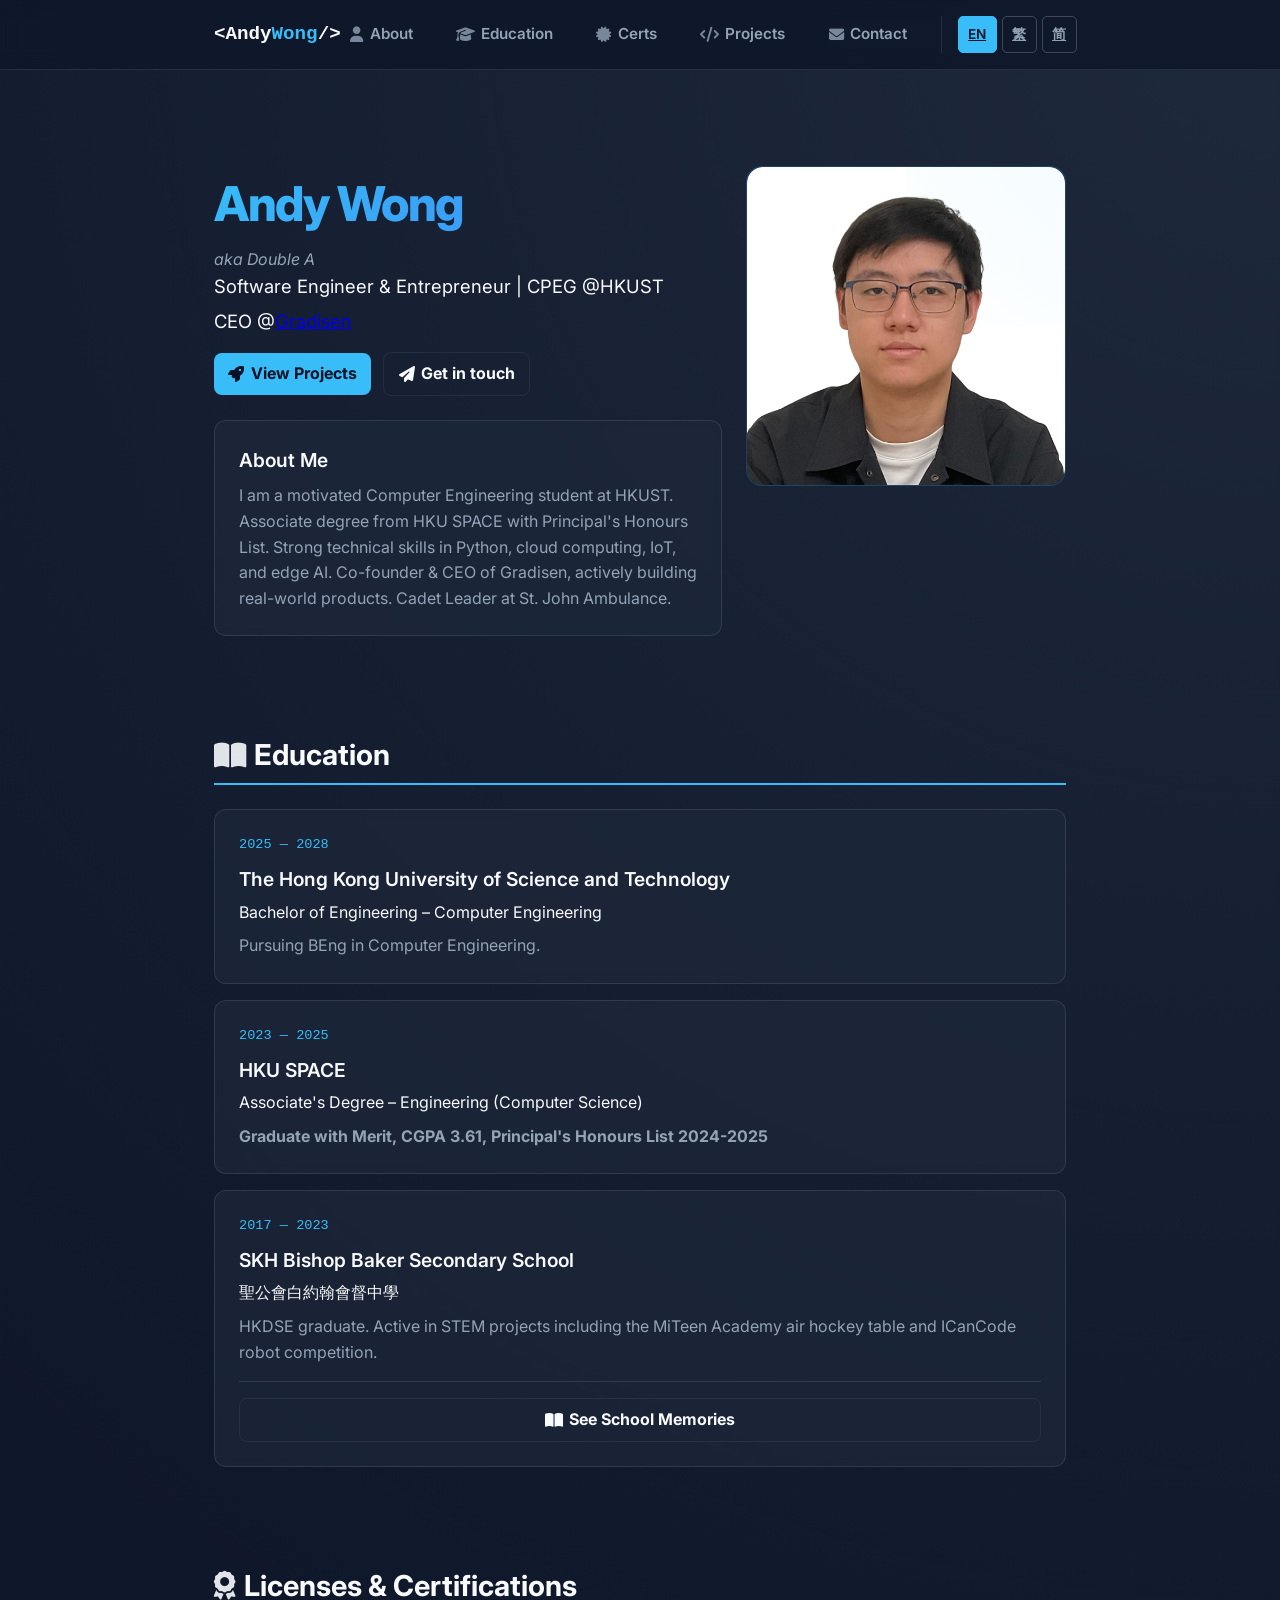
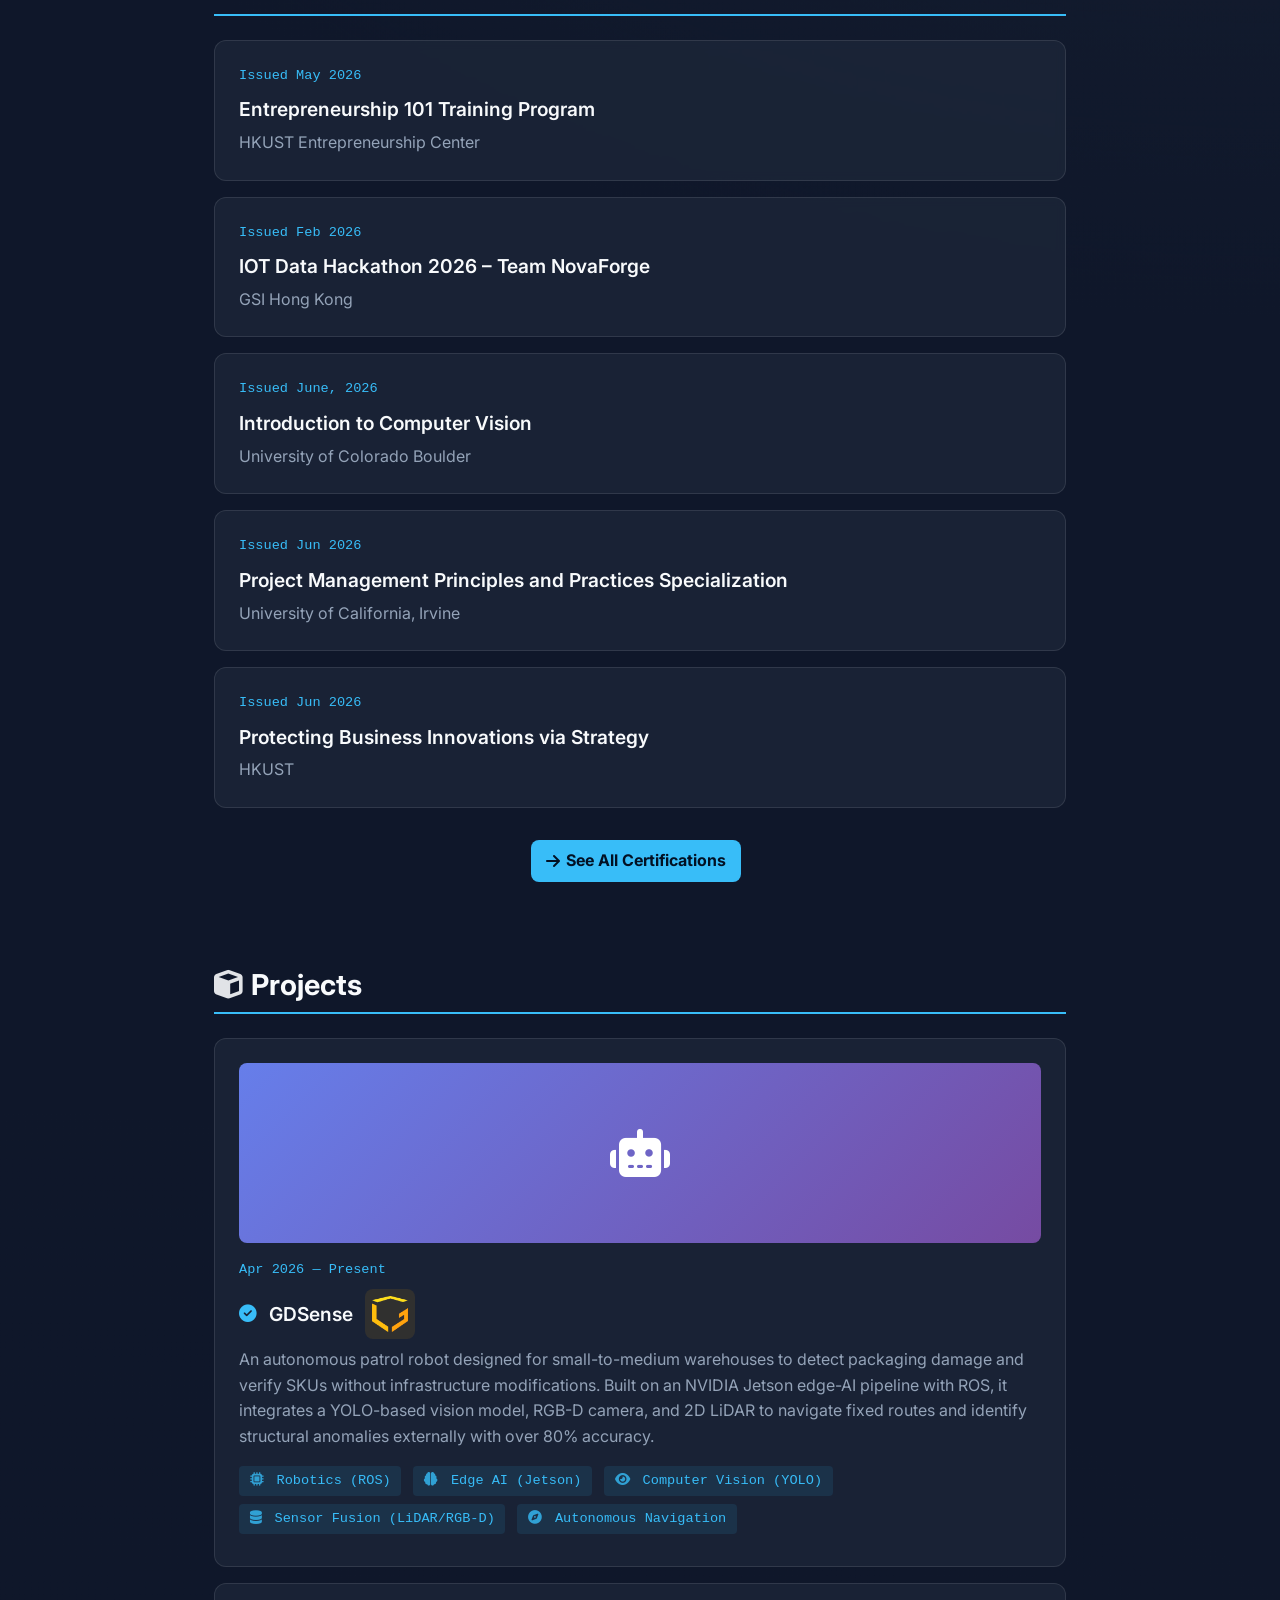
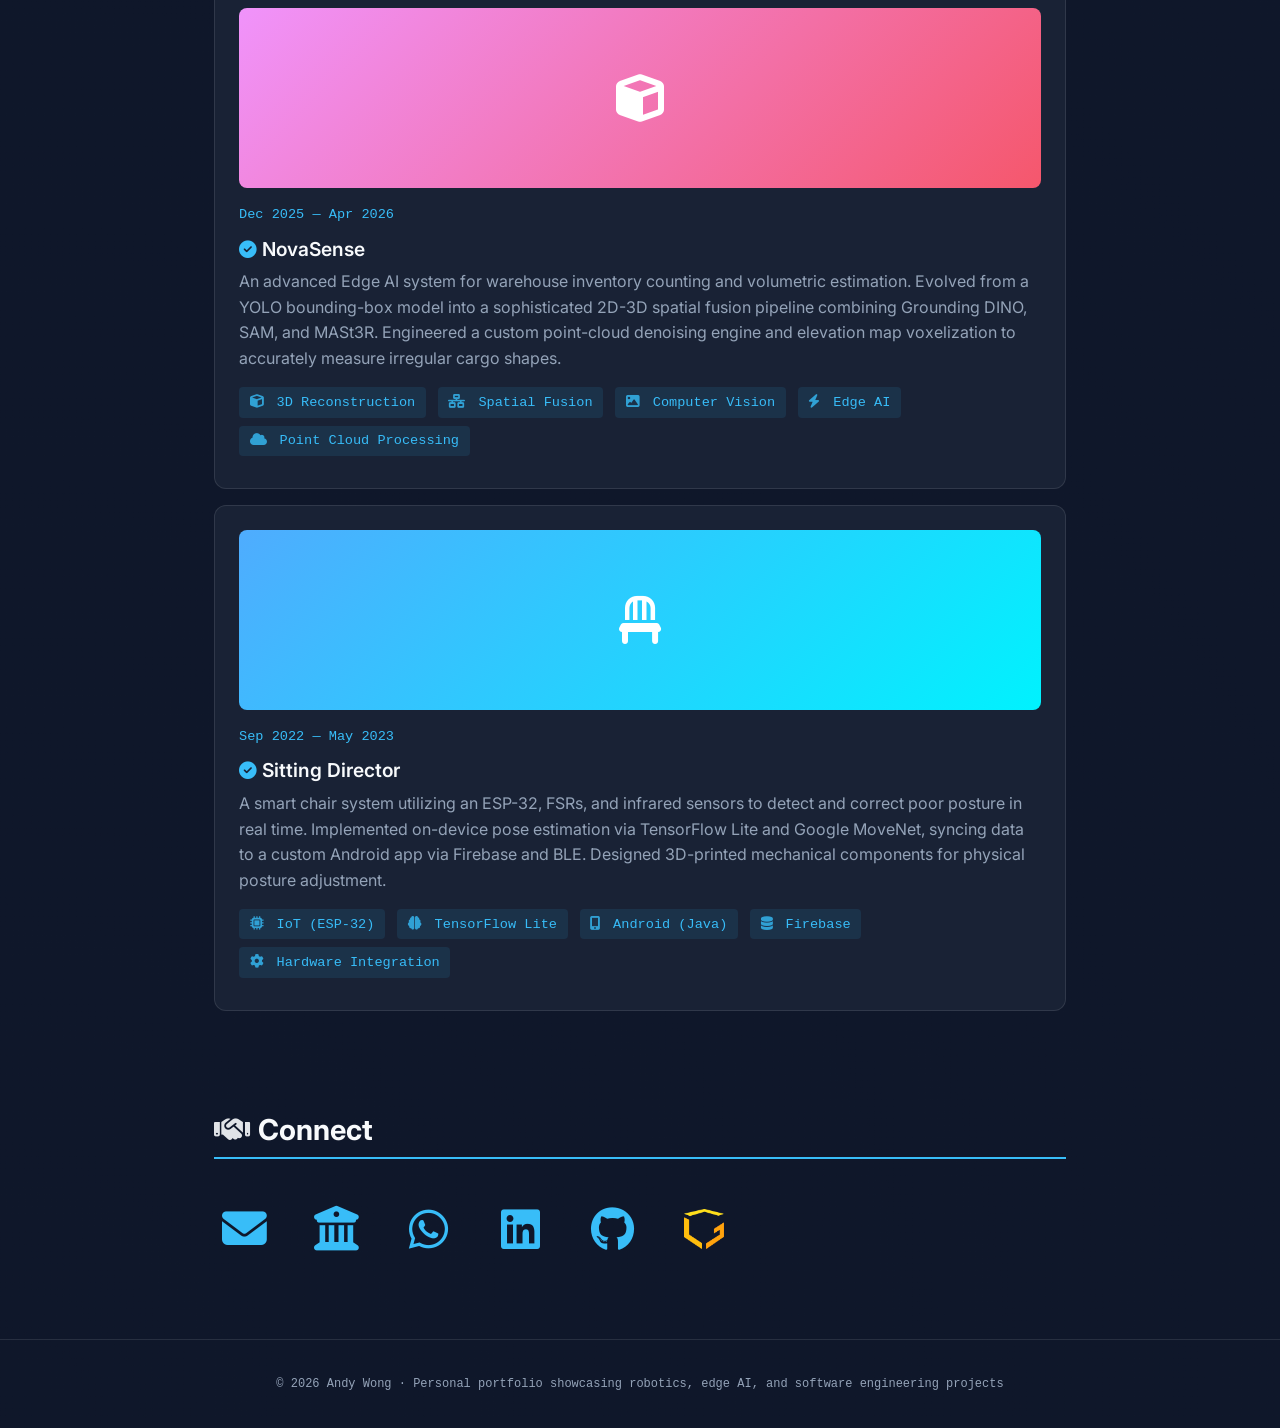
==== commit b09dab81: "icon update" ====
--- a/index.html
+++ b/index.html
@@ -8,6 +8,9 @@
   <link rel="alternate" hreflang="zh-Hant" href="https://sywongca.student.ust.hk/hk/">
   <link rel="alternate" hreflang="zh-Hans" href="https://sywongca.student.ust.hk/cn/">
   <link rel="alternate" hreflang="x-default" href="https://sywongca.student.ust.hk/en/">
+  <link rel="icon" type="image/x-icon" href="images/favicon.ico">
+  <link rel="icon" type="image/png" sizes="32x32" href="images/favicon.ico">
+  <link rel="apple-touch-icon" sizes="180x180" href="images/apple-touch-icon.png">
   <title>Andy Wong | Software Engineer & Entrepreneur</title>
   <script>
     // Detect if running locally (file://) or on live server
